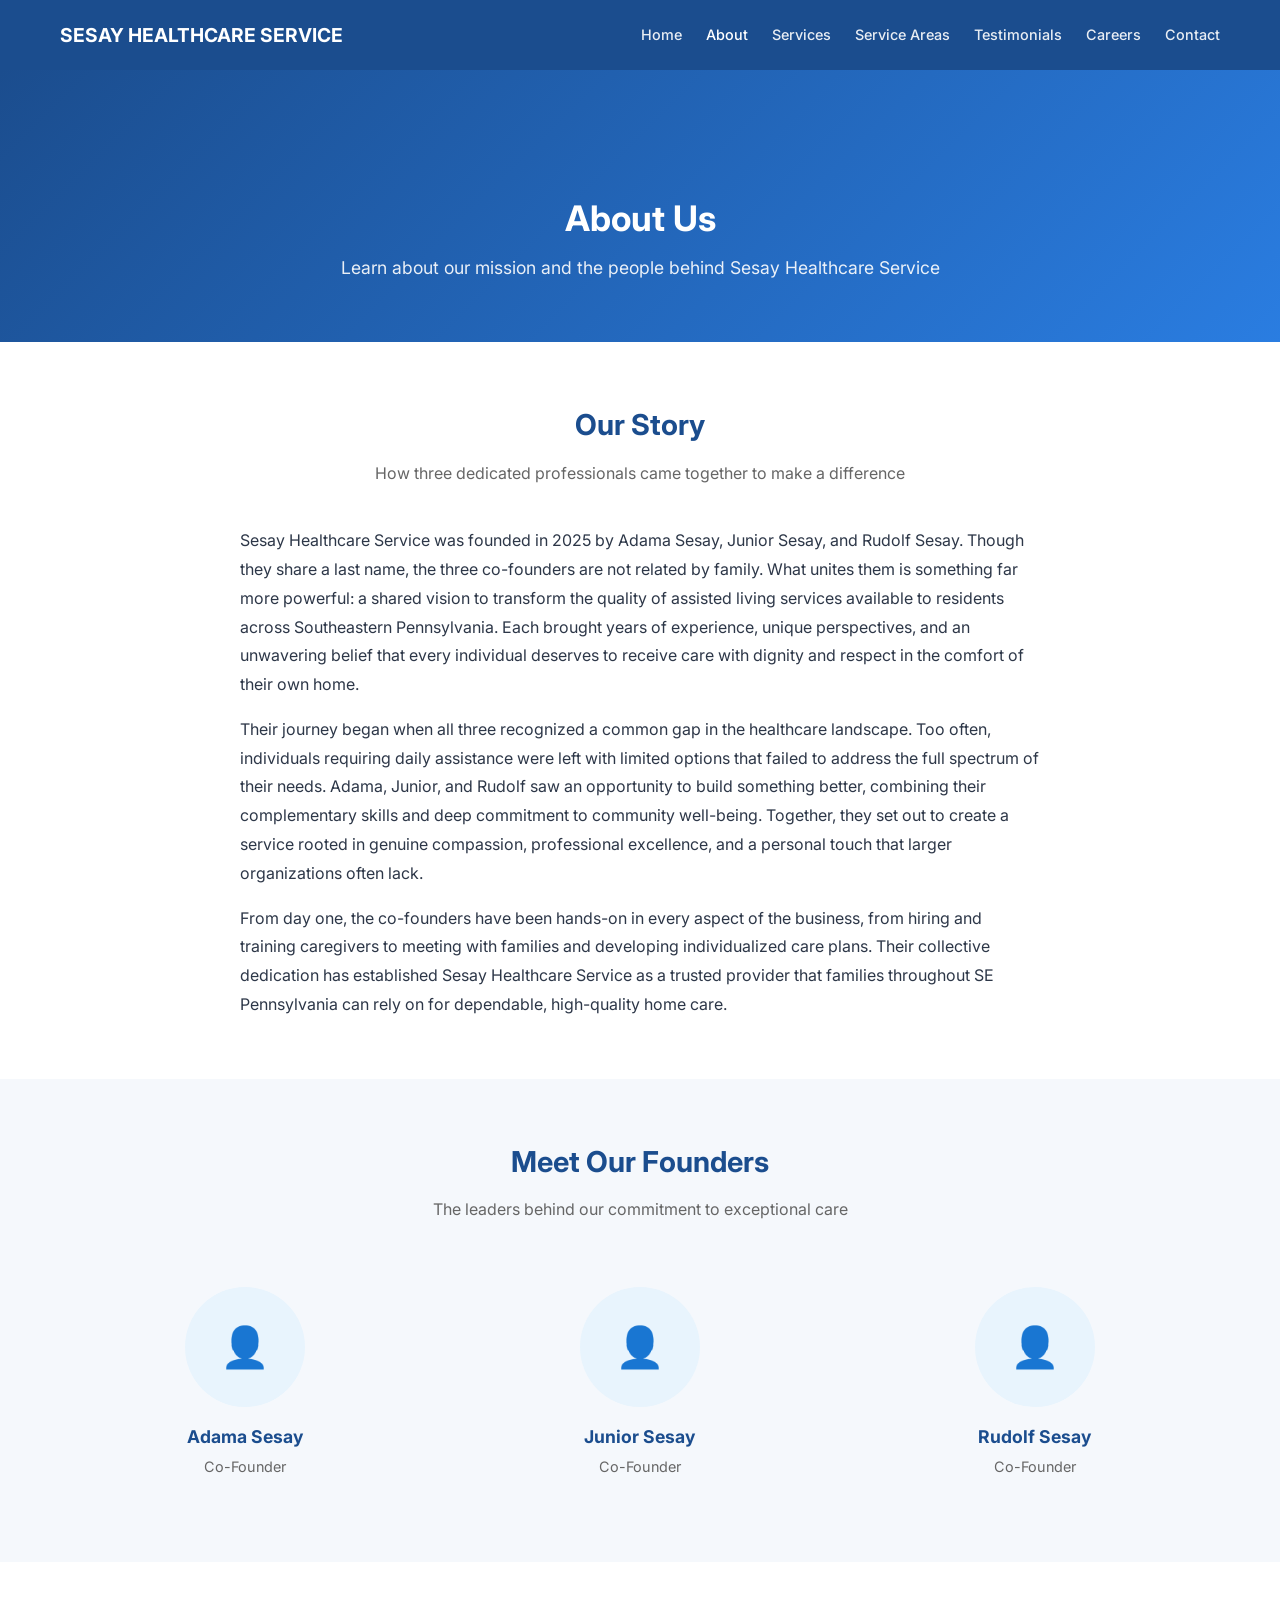
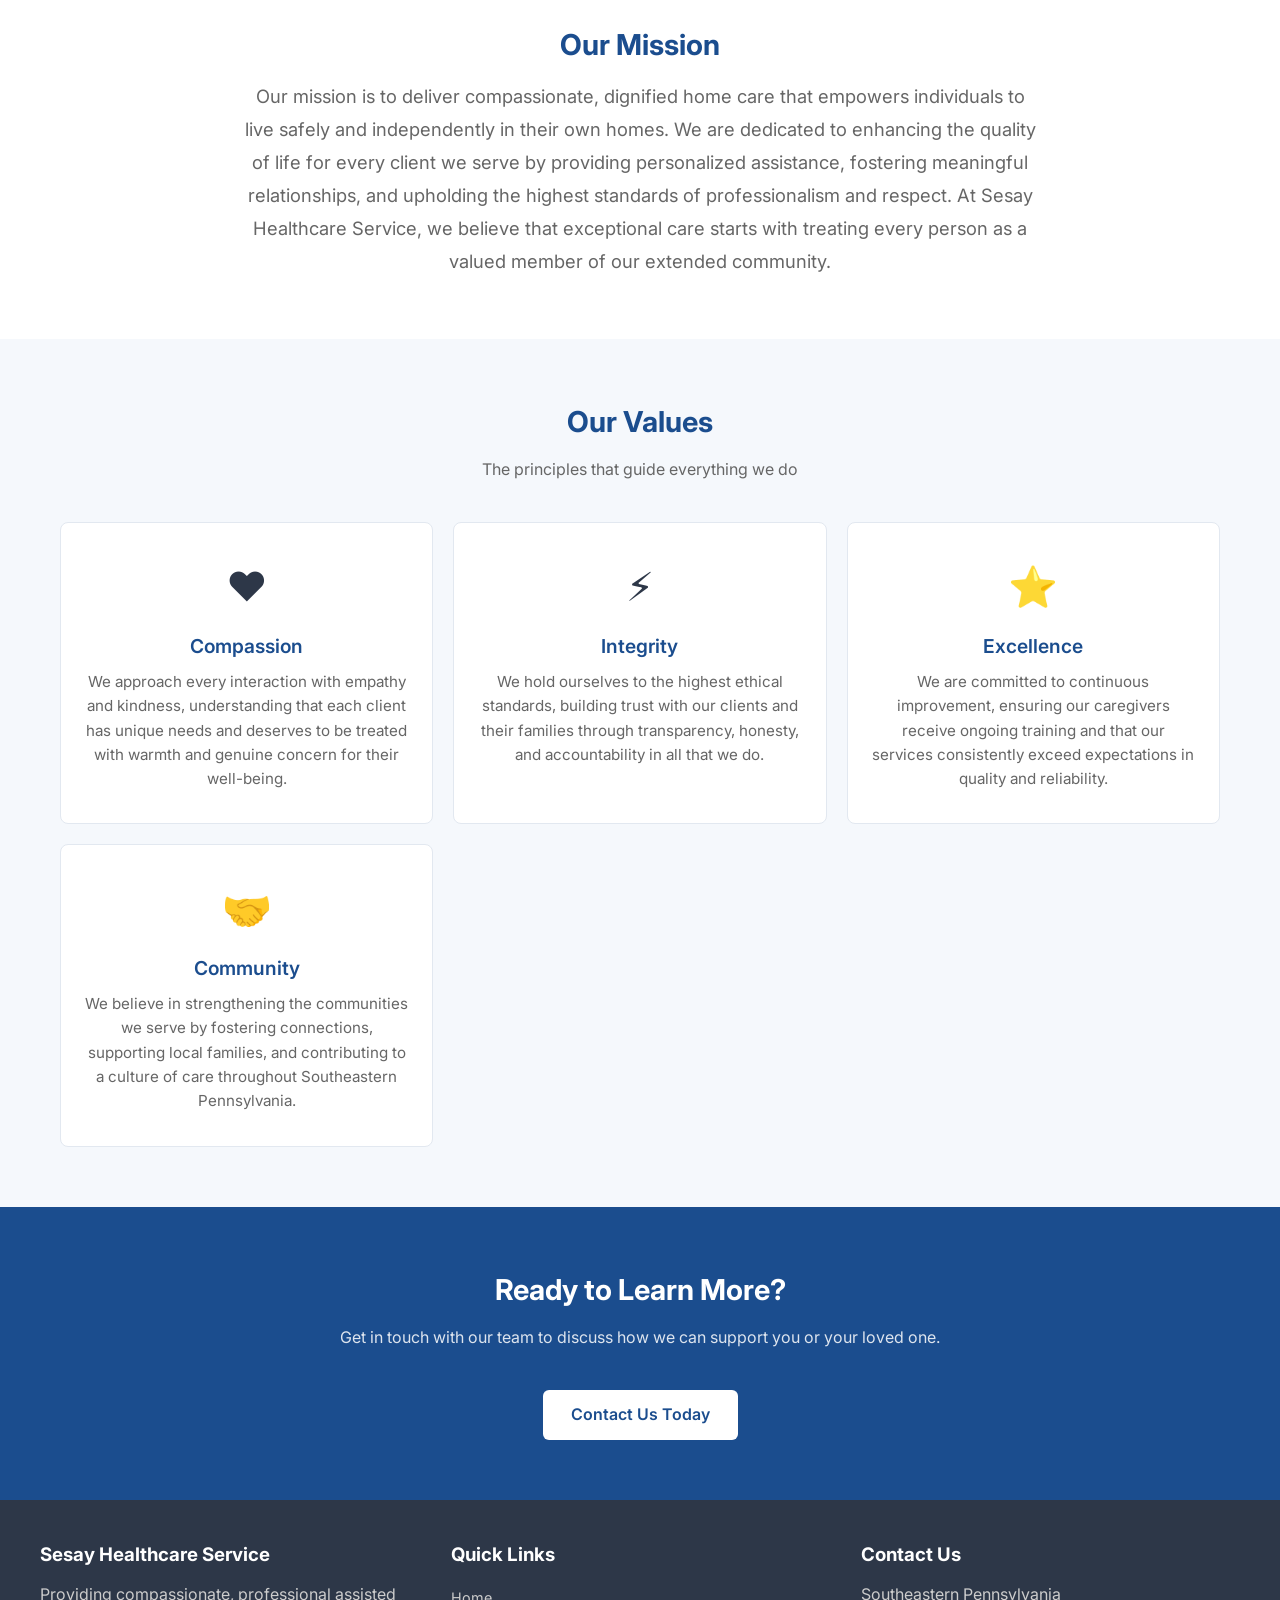
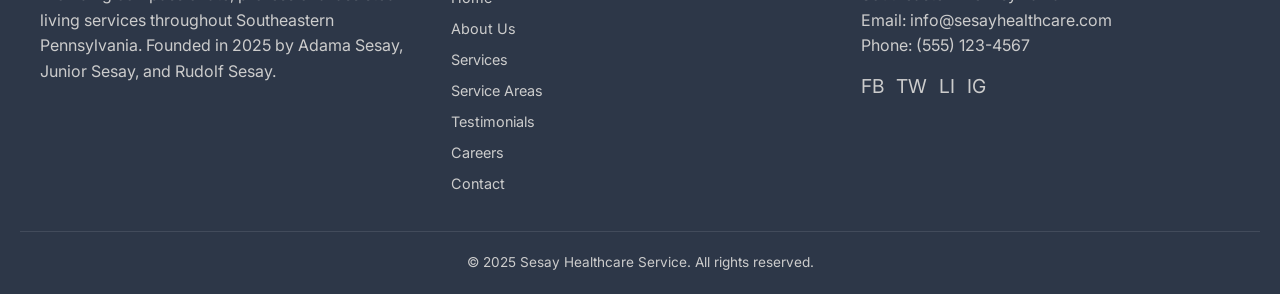
==== about.html @ 2eae9267 "feat: add all 7 website pages (home, about, services, areas, testimonials, careers, contact)" ====
<!DOCTYPE html>
<html lang="en">
<head>
  <meta charset="UTF-8">
  <meta name="viewport" content="width=device-width, initial-scale=1.0">
  <title>About Us - Sesay Healthcare Service</title>
  <link href="https://fonts.googleapis.com/css2?family=Inter:wght@400;500;600;700&display=swap" rel="stylesheet">
  <link rel="stylesheet" href="css/styles.css">
</head>
<body>

  <!-- Navigation -->
  <nav class="nav">
    <div class="container">
      <a href="index.html" class="nav__logo">SESAY HEALTHCARE SERVICE</a>
      <div class="nav__links">
        <a href="index.html">Home</a>
        <a href="about.html" class="active">About</a>
        <a href="services.html">Services</a>
        <a href="service-areas.html">Service Areas</a>
        <a href="testimonials.html">Testimonials</a>
        <a href="careers.html">Careers</a>
        <a href="contact.html">Contact</a>
      </div>
      <button class="nav__hamburger" aria-label="Toggle navigation menu" aria-expanded="false">
        <span></span>
        <span></span>
        <span></span>
      </button>
    </div>
    <div class="nav__mobile">
      <a href="index.html">Home</a>
      <a href="about.html" class="active">About</a>
      <a href="services.html">Services</a>
      <a href="service-areas.html">Service Areas</a>
      <a href="testimonials.html">Testimonials</a>
      <a href="careers.html">Careers</a>
      <a href="contact.html">Contact</a>
    </div>
  </nav>

  <!-- Page Header -->
  <header class="page-header">
    <div class="container">
      <h1 class="page-header__title">About Us</h1>
      <p class="page-header__subtitle">Learn about our mission and the people behind Sesay Healthcare Service</p>
    </div>
  </header>

  <!-- Our Story -->
  <section class="section">
    <div class="container">
      <h2 class="section__title">Our Story</h2>
      <p class="section__subtitle">How three dedicated professionals came together to make a difference</p>
      <div style="max-width: 800px; margin: 0 auto; line-height: 1.8;">
        <p style="margin-bottom: 16px;">Sesay Healthcare Service was founded in 2025 by Adama Sesay, Junior Sesay, and Rudolf Sesay. Though they share a last name, the three co-founders are not related by family. What unites them is something far more powerful: a shared vision to transform the quality of assisted living services available to residents across Southeastern Pennsylvania. Each brought years of experience, unique perspectives, and an unwavering belief that every individual deserves to receive care with dignity and respect in the comfort of their own home.</p>
        <p style="margin-bottom: 16px;">Their journey began when all three recognized a common gap in the healthcare landscape. Too often, individuals requiring daily assistance were left with limited options that failed to address the full spectrum of their needs. Adama, Junior, and Rudolf saw an opportunity to build something better, combining their complementary skills and deep commitment to community well-being. Together, they set out to create a service rooted in genuine compassion, professional excellence, and a personal touch that larger organizations often lack.</p>
        <p>From day one, the co-founders have been hands-on in every aspect of the business, from hiring and training caregivers to meeting with families and developing individualized care plans. Their collective dedication has established Sesay Healthcare Service as a trusted provider that families throughout SE Pennsylvania can rely on for dependable, high-quality home care.</p>
      </div>
    </div>
  </section>

  <!-- Founders -->
  <section class="section section--light">
    <div class="container">
      <h2 class="section__title">Meet Our Founders</h2>
      <p class="section__subtitle">The leaders behind our commitment to exceptional care</p>
      <div class="founders">
        <div class="founder">
          <div class="founder__photo">&#128100;</div>
          <h3 class="founder__name">Adama Sesay</h3>
          <p class="founder__role">Co-Founder</p>
        </div>
        <div class="founder">
          <div class="founder__photo">&#128100;</div>
          <h3 class="founder__name">Junior Sesay</h3>
          <p class="founder__role">Co-Founder</p>
        </div>
        <div class="founder">
          <div class="founder__photo">&#128100;</div>
          <h3 class="founder__name">Rudolf Sesay</h3>
          <p class="founder__role">Co-Founder</p>
        </div>
      </div>
    </div>
  </section>

  <!-- Our Mission -->
  <section class="section">
    <div class="container">
      <h2 class="section__title">Our Mission</h2>
      <div style="max-width: 800px; margin: 0 auto; text-align: center; line-height: 1.8;">
        <p style="font-size: 1.15rem; color: var(--color-muted);">Our mission is to deliver compassionate, dignified home care that empowers individuals to live safely and independently in their own homes. We are dedicated to enhancing the quality of life for every client we serve by providing personalized assistance, fostering meaningful relationships, and upholding the highest standards of professionalism and respect. At Sesay Healthcare Service, we believe that exceptional care starts with treating every person as a valued member of our extended community.</p>
      </div>
    </div>
  </section>

  <!-- Our Values -->
  <section class="section section--light">
    <div class="container">
      <h2 class="section__title">Our Values</h2>
      <p class="section__subtitle">The principles that guide everything we do</p>
      <div class="cards">
        <div class="card">
          <div class="card__icon">&#10084;&#65039;</div>
          <h3 class="card__title">Compassion</h3>
          <p class="card__text">We approach every interaction with empathy and kindness, understanding that each client has unique needs and deserves to be treated with warmth and genuine concern for their well-being.</p>
        </div>
        <div class="card">
          <div class="card__icon">&#9889;</div>
          <h3 class="card__title">Integrity</h3>
          <p class="card__text">We hold ourselves to the highest ethical standards, building trust with our clients and their families through transparency, honesty, and accountability in all that we do.</p>
        </div>
        <div class="card">
          <div class="card__icon">&#11088;</div>
          <h3 class="card__title">Excellence</h3>
          <p class="card__text">We are committed to continuous improvement, ensuring our caregivers receive ongoing training and that our services consistently exceed expectations in quality and reliability.</p>
        </div>
        <div class="card">
          <div class="card__icon">&#129309;</div>
          <h3 class="card__title">Community</h3>
          <p class="card__text">We believe in strengthening the communities we serve by fostering connections, supporting local families, and contributing to a culture of care throughout Southeastern Pennsylvania.</p>
        </div>
      </div>
    </div>
  </section>

  <!-- CTA Section -->
  <section class="section section--dark" style="text-align: center;">
    <div class="container">
      <h2 class="section__title">Ready to Learn More?</h2>
      <p class="section__subtitle">Get in touch with our team to discuss how we can support you or your loved one.</p>
      <a href="contact.html" class="btn btn--primary">Contact Us Today</a>
    </div>
  </section>

  <!-- Footer -->
  <footer class="footer">
    <div class="footer__grid">
      <div>
        <h3 class="footer__title">Sesay Healthcare Service</h3>
        <p>Providing compassionate, professional assisted living services throughout Southeastern Pennsylvania. Founded in 2025 by Adama Sesay, Junior Sesay, and Rudolf Sesay.</p>
      </div>
      <div>
        <h3 class="footer__title">Quick Links</h3>
        <div class="footer__links">
          <a href="index.html">Home</a>
          <a href="about.html">About Us</a>
          <a href="services.html">Services</a>
          <a href="service-areas.html">Service Areas</a>
          <a href="testimonials.html">Testimonials</a>
          <a href="careers.html">Careers</a>
          <a href="contact.html">Contact</a>
        </div>
      </div>
      <div>
        <h3 class="footer__title">Contact Us</h3>
        <p>Southeastern Pennsylvania</p>
        <p>Email: info@sesayhealthcare.com</p>
        <p>Phone: (555) 123-4567</p>
        <div class="footer__social">
          <a href="#" aria-label="Facebook">FB</a>
          <a href="#" aria-label="Twitter">TW</a>
          <a href="#" aria-label="LinkedIn">LI</a>
          <a href="#" aria-label="Instagram">IG</a>
        </div>
      </div>
    </div>
    <div class="footer__bottom">
      <p>&copy; 2025 Sesay Healthcare Service. All rights reserved.</p>
    </div>
  </footer>

  <!-- Mobile Sticky Call Button -->
  <a href="tel:+15551234567" class="mobile-cta">Call Now</a>

  <script src="js/main.js"></script>
</body>
</html>
---- css/styles.css ----
/* === CSS Custom Properties === */
:root {
  --color-primary: #1B4D8E;
  --color-accent: #2A7DE1;
  --color-white: #FFFFFF;
  --color-light-bg: #F5F8FC;
  --color-highlight: #E8F4FD;
  --color-dark-text: #2D3748;
  --color-muted: #666666;
  --color-dark-footer: #2D3748;
  --color-border: #e2e8f0;
  --font-family: 'Inter', system-ui, -apple-system, sans-serif;
  --max-width: 1200px;
  --nav-height: 70px;
}

/* === Reset === */
*, *::before, *::after {
  box-sizing: border-box;
  margin: 0;
  padding: 0;
}

html {
  scroll-behavior: smooth;
}

body {
  font-family: var(--font-family);
  color: var(--color-dark-text);
  line-height: 1.6;
  background: var(--color-white);
}

img {
  max-width: 100%;
  height: auto;
  display: block;
}

a {
  color: var(--color-accent);
  text-decoration: none;
}

a:hover {
  text-decoration: underline;
}

ul {
  list-style: none;
}

.container {
  max-width: var(--max-width);
  margin: 0 auto;
  padding: 0 20px;
}

/* === Navigation === */
.nav {
  background: var(--color-primary);
  position: fixed;
  top: 0;
  left: 0;
  right: 0;
  z-index: 1000;
  height: var(--nav-height);
}

.nav .container {
  display: flex;
  justify-content: space-between;
  align-items: center;
  height: 100%;
}

.nav__logo {
  color: var(--color-white);
  font-size: 1.2rem;
  font-weight: 700;
  text-decoration: none;
}

.nav__logo:hover {
  text-decoration: none;
}

.nav__links {
  display: none;
  gap: 24px;
}

.nav__links a {
  color: var(--color-white);
  font-size: 0.9rem;
  font-weight: 500;
  text-decoration: none;
  opacity: 0.9;
  transition: opacity 0.2s;
}

.nav__links a:hover,
.nav__links a.active {
  opacity: 1;
  text-decoration: none;
}

.nav__hamburger {
  display: flex;
  flex-direction: column;
  gap: 5px;
  cursor: pointer;
  background: none;
  border: none;
  padding: 4px;
}

.nav__hamburger span {
  width: 25px;
  height: 3px;
  background: var(--color-white);
  border-radius: 2px;
  transition: transform 0.3s, opacity 0.3s;
}

.nav__mobile {
  display: none;
  position: fixed;
  top: var(--nav-height);
  left: 0;
  right: 0;
  background: var(--color-primary);
  padding: 20px;
  flex-direction: column;
  gap: 16px;
  z-index: 999;
}

.nav__mobile.open {
  display: flex;
}

.nav__mobile a {
  color: var(--color-white);
  font-size: 1rem;
  padding: 8px 0;
  border-bottom: 1px solid rgba(255,255,255,0.1);
  text-decoration: none;
}

@media (min-width: 1024px) {
  .nav__links {
    display: flex;
  }
  .nav__hamburger {
    display: none;
  }
}

/* === Hero === */
.hero {
  background: linear-gradient(135deg, var(--color-primary) 0%, var(--color-accent) 100%);
  color: var(--color-white);
  text-align: center;
  padding: 120px 20px 80px;
  margin-top: var(--nav-height);
}

.hero__title {
  font-size: 2rem;
  font-weight: 700;
  margin-bottom: 16px;
  line-height: 1.2;
}

.hero__subtitle {
  font-size: 1.1rem;
  opacity: 0.9;
  max-width: 560px;
  margin: 0 auto 32px;
}

.hero__buttons {
  display: flex;
  flex-direction: column;
  gap: 12px;
  align-items: center;
}

@media (min-width: 768px) {
  .hero__title {
    font-size: 2.8rem;
  }
  .hero__buttons {
    flex-direction: row;
    justify-content: center;
  }
}

/* === Buttons === */
.btn {
  display: inline-block;
  padding: 12px 28px;
  border-radius: 6px;
  font-weight: 600;
  font-size: 1rem;
  text-decoration: none;
  cursor: pointer;
  border: none;
  transition: transform 0.2s, box-shadow 0.2s;
}

.btn:hover {
  transform: translateY(-1px);
  box-shadow: 0 4px 12px rgba(0,0,0,0.15);
  text-decoration: none;
}

.btn--primary {
  background: var(--color-white);
  color: var(--color-primary);
}

.btn--outline {
  background: transparent;
  color: var(--color-white);
  border: 2px solid var(--color-white);
}

.btn--blue {
  background: var(--color-primary);
  color: var(--color-white);
}

/* === Sections === */
.section {
  padding: 60px 20px;
}

.section--light {
  background: var(--color-light-bg);
}

.section--highlight {
  background: var(--color-highlight);
}

.section--dark {
  background: var(--color-primary);
  color: var(--color-white);
}

.section__title {
  font-size: 1.8rem;
  font-weight: 700;
  color: var(--color-primary);
  text-align: center;
  margin-bottom: 12px;
}

.section--dark .section__title {
  color: var(--color-white);
}

.section__subtitle {
  text-align: center;
  color: var(--color-muted);
  margin-bottom: 40px;
  max-width: 600px;
  margin-left: auto;
  margin-right: auto;
}

.section--dark .section__subtitle {
  color: rgba(255,255,255,0.85);
}

/* === Cards === */
.cards {
  display: grid;
  grid-template-columns: 1fr;
  gap: 20px;
  max-width: var(--max-width);
  margin: 0 auto;
}

@media (min-width: 768px) {
  .cards {
    grid-template-columns: repeat(2, 1fr);
  }
}

@media (min-width: 1024px) {
  .cards {
    grid-template-columns: repeat(3, 1fr);
  }
}

.card {
  background: var(--color-white);
  border: 1px solid var(--color-border);
  border-radius: 8px;
  padding: 32px 24px;
  text-align: center;
  transition: box-shadow 0.2s;
}

.card:hover {
  box-shadow: 0 4px 16px rgba(0,0,0,0.08);
}

.card__icon {
  font-size: 2.5rem;
  margin-bottom: 12px;
}

.card__title {
  font-size: 1.2rem;
  font-weight: 600;
  margin-bottom: 8px;
  color: var(--color-primary);
}

.card__text {
  font-size: 0.95rem;
  color: var(--color-muted);
}

/* === Trust Signals === */
.trust {
  display: grid;
  grid-template-columns: repeat(2, 1fr);
  gap: 20px;
  max-width: 800px;
  margin: 0 auto;
}

@media (min-width: 768px) {
  .trust {
    grid-template-columns: repeat(4, 1fr);
  }
}

.trust__item {
  text-align: center;
}

.trust__icon {
  font-size: 2rem;
  color: var(--color-primary);
  margin-bottom: 8px;
}

.trust__label {
  font-size: 0.9rem;
  font-weight: 600;
}

/* === Testimonials === */
.testimonial {
  background: var(--color-white);
  border: 1px solid var(--color-border);
  border-radius: 8px;
  padding: 28px;
  max-width: 600px;
  margin: 0 auto;
}

.testimonials-grid {
  display: grid;
  grid-template-columns: 1fr;
  gap: 24px;
  max-width: var(--max-width);
  margin: 0 auto;
}

@media (min-width: 768px) {
  .testimonials-grid {
    grid-template-columns: repeat(2, 1fr);
  }
}

.testimonial__text {
  font-style: italic;
  color: #555;
  margin-bottom: 12px;
  line-height: 1.7;
}

.testimonial__author {
  font-weight: 600;
  font-size: 0.95rem;
}

.testimonial__relation {
  font-size: 0.85rem;
  color: var(--color-muted);
}

/* === Forms === */
.form {
  max-width: 600px;
  margin: 0 auto;
}

.form__group {
  margin-bottom: 20px;
}

.form__label {
  display: block;
  font-weight: 600;
  margin-bottom: 6px;
  font-size: 0.95rem;
}

.form__input,
.form__textarea,
.form__select {
  width: 100%;
  padding: 12px 16px;
  border: 1px solid var(--color-border);
  border-radius: 6px;
  font-family: var(--font-family);
  font-size: 1rem;
  transition: border-color 0.2s;
}

.form__input:focus,
.form__textarea:focus,
.form__select:focus {
  outline: none;
  border-color: var(--color-accent);
  box-shadow: 0 0 0 3px rgba(42,125,225,0.1);
}

.form__textarea {
  resize: vertical;
  min-height: 120px;
}

.form__error {
  color: #e53e3e;
  font-size: 0.85rem;
  margin-top: 4px;
  display: none;
}

.form__group.error .form__error {
  display: block;
}

.form__group.error .form__input,
.form__group.error .form__textarea {
  border-color: #e53e3e;
}

/* === Footer === */
.footer {
  background: var(--color-dark-footer);
  color: #ccc;
  padding: 40px 20px 20px;
}

.footer__grid {
  display: grid;
  grid-template-columns: 1fr;
  gap: 32px;
  max-width: var(--max-width);
  margin: 0 auto;
}

@media (min-width: 768px) {
  .footer__grid {
    grid-template-columns: repeat(3, 1fr);
  }
}

.footer__title {
  color: var(--color-white);
  font-weight: 700;
  margin-bottom: 12px;
}

.footer__links a {
  color: #ccc;
  display: block;
  padding: 4px 0;
  font-size: 0.9rem;
}

.footer__links a:hover {
  color: var(--color-white);
}

.footer__social {
  display: flex;
  gap: 12px;
  margin-top: 12px;
}

.footer__social a {
  color: #ccc;
  font-size: 1.2rem;
  transition: color 0.2s;
}

.footer__social a:hover {
  color: var(--color-white);
}

.footer__bottom {
  text-align: center;
  margin-top: 32px;
  padding-top: 20px;
  border-top: 1px solid rgba(255,255,255,0.1);
  font-size: 0.85rem;
}

/* === Mobile Call Button === */
.mobile-cta {
  display: block;
  position: fixed;
  bottom: 0;
  left: 0;
  right: 0;
  background: var(--color-primary);
  color: var(--color-white);
  text-align: center;
  padding: 14px;
  font-weight: 700;
  font-size: 1rem;
  z-index: 998;
  text-decoration: none;
}

.mobile-cta:hover {
  text-decoration: none;
  background: #164077;
}

@media (min-width: 1024px) {
  .mobile-cta {
    display: none;
  }
}

/* === Page Header (inner pages) === */
.page-header {
  background: linear-gradient(135deg, var(--color-primary) 0%, var(--color-accent) 100%);
  color: var(--color-white);
  text-align: center;
  padding: 120px 20px 60px;
  margin-top: var(--nav-height);
}

.page-header__title {
  font-size: 2.2rem;
  font-weight: 700;
  margin-bottom: 8px;
}

.page-header__subtitle {
  font-size: 1.1rem;
  opacity: 0.9;
}

/* === Founders (About page) === */
.founders {
  display: grid;
  grid-template-columns: 1fr;
  gap: 24px;
  max-width: var(--max-width);
  margin: 0 auto;
}

@media (min-width: 768px) {
  .founders {
    grid-template-columns: repeat(3, 1fr);
  }
}

.founder {
  text-align: center;
  padding: 24px;
}

.founder__photo {
  width: 120px;
  height: 120px;
  border-radius: 50%;
  background: var(--color-highlight);
  margin: 0 auto 16px;
  display: flex;
  align-items: center;
  justify-content: center;
  font-size: 2.5rem;
  color: var(--color-primary);
}

.founder__name {
  font-size: 1.1rem;
  font-weight: 700;
  color: var(--color-primary);
  margin-bottom: 4px;
}

.founder__role {
  font-size: 0.9rem;
  color: var(--color-muted);
}

/* === Service Areas === */
.areas-list {
  display: grid;
  grid-template-columns: repeat(2, 1fr);
  gap: 12px;
  max-width: 600px;
  margin: 0 auto;
}

@media (min-width: 768px) {
  .areas-list {
    grid-template-columns: repeat(3, 1fr);
  }
}

.areas-list__item {
  background: var(--color-white);
  border: 1px solid var(--color-border);
  border-radius: 6px;
  padding: 12px 16px;
  text-align: center;
  font-weight: 500;
}

/* === Contact Info === */
.contact-info {
  display: grid;
  grid-template-columns: 1fr;
  gap: 20px;
  max-width: 600px;
  margin: 0 auto;
}

@media (min-width: 768px) {
  .contact-info {
    grid-template-columns: repeat(3, 1fr);
  }
}

.contact-info__item {
  text-align: center;
}

.contact-info__icon {
  font-size: 1.5rem;
  color: var(--color-primary);
  margin-bottom: 8px;
}

.contact-info__label {
  font-weight: 600;
  margin-bottom: 4px;
}

.contact-info__value {
  font-size: 0.9rem;
  color: var(--color-muted);
}

/* === How It Works (Services page) === */
.steps {
  display: grid;
  grid-template-columns: 1fr;
  gap: 24px;
  max-width: 800px;
  margin: 0 auto;
  counter-reset: step;
}

@media (min-width: 768px) {
  .steps {
    grid-template-columns: repeat(3, 1fr);
  }
}

.step {
  text-align: center;
  padding: 24px;
}

.step__number {
  width: 50px;
  height: 50px;
  border-radius: 50%;
  background: var(--color-primary);
  color: var(--color-white);
  display: flex;
  align-items: center;
  justify-content: center;
  font-size: 1.3rem;
  font-weight: 700;
  margin: 0 auto 12px;
}

.step__title {
  font-size: 1.1rem;
  font-weight: 600;
  margin-bottom: 8px;
  color: var(--color-primary);
}

.step__text {
  font-size: 0.9rem;
  color: var(--color-muted);
}

/* === Body padding for mobile CTA === */
@media (max-width: 1023px) {
  body {
    padding-bottom: 50px;
  }
}
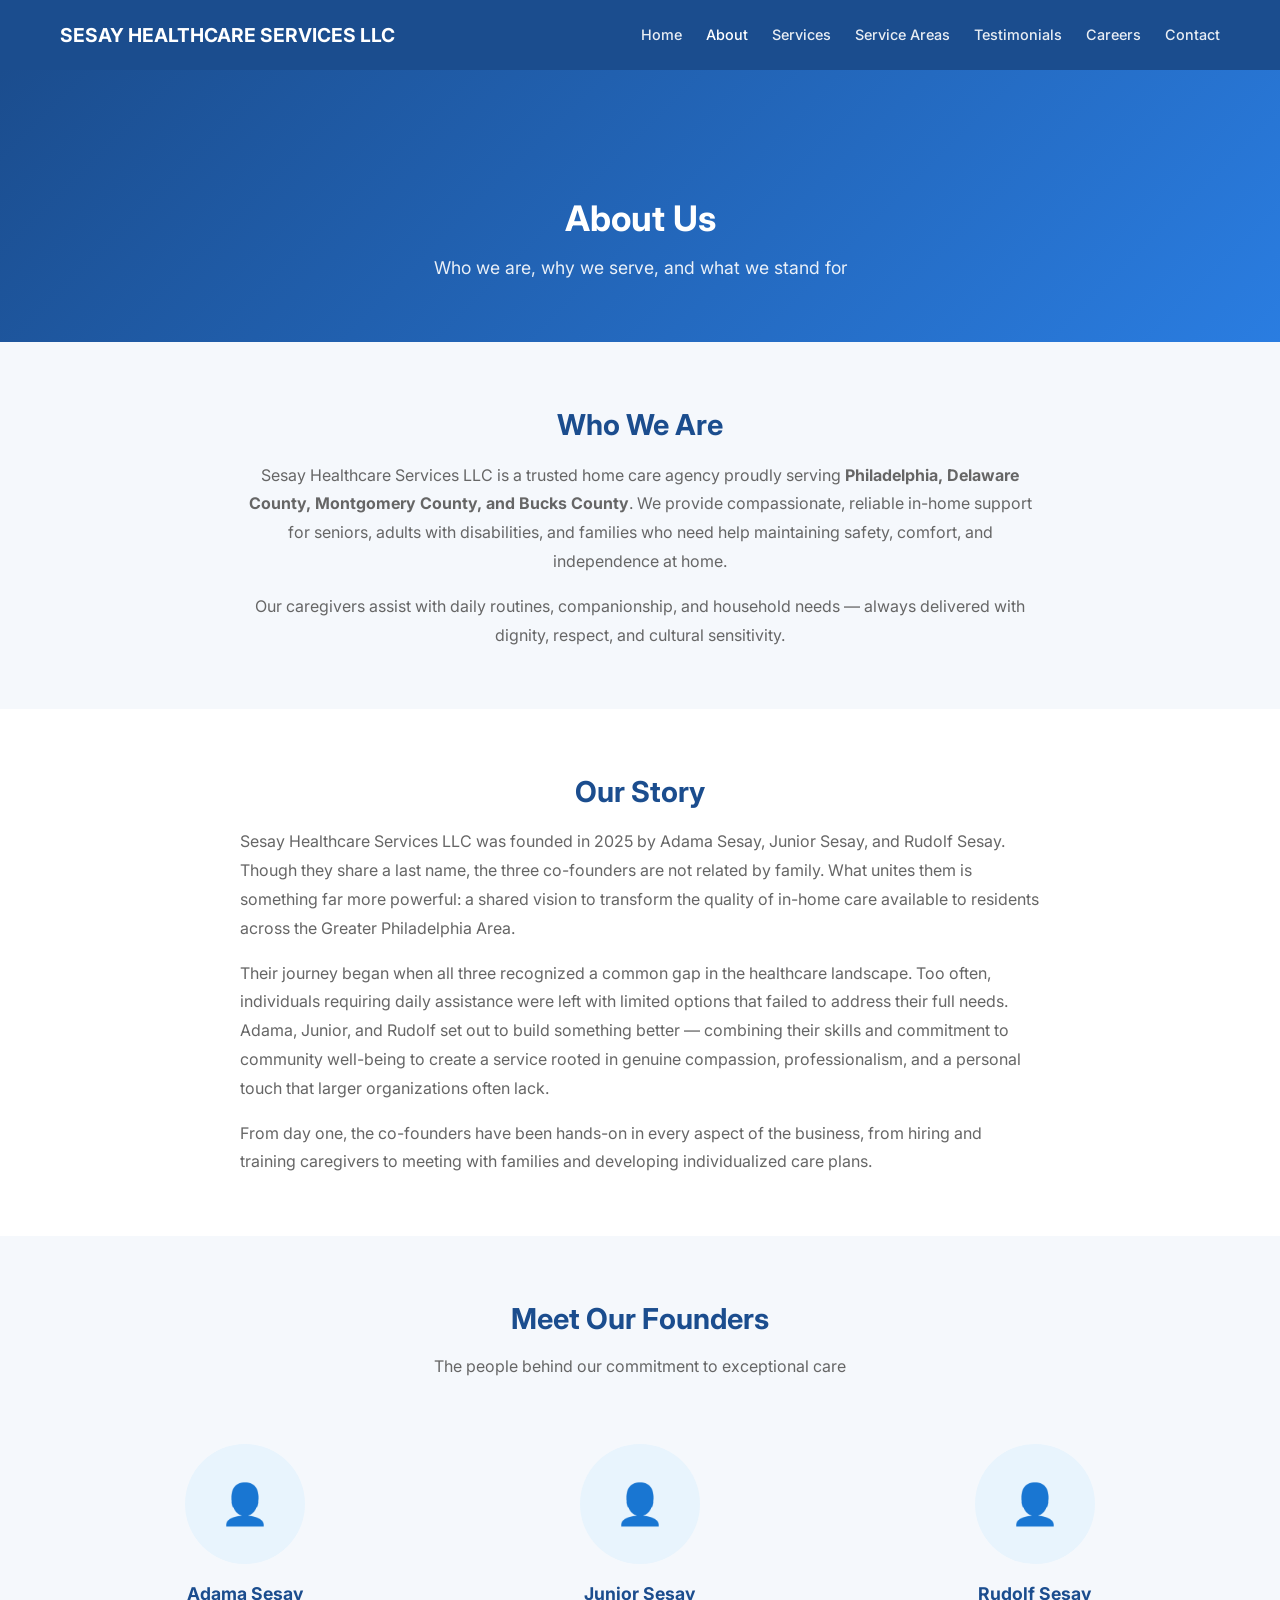
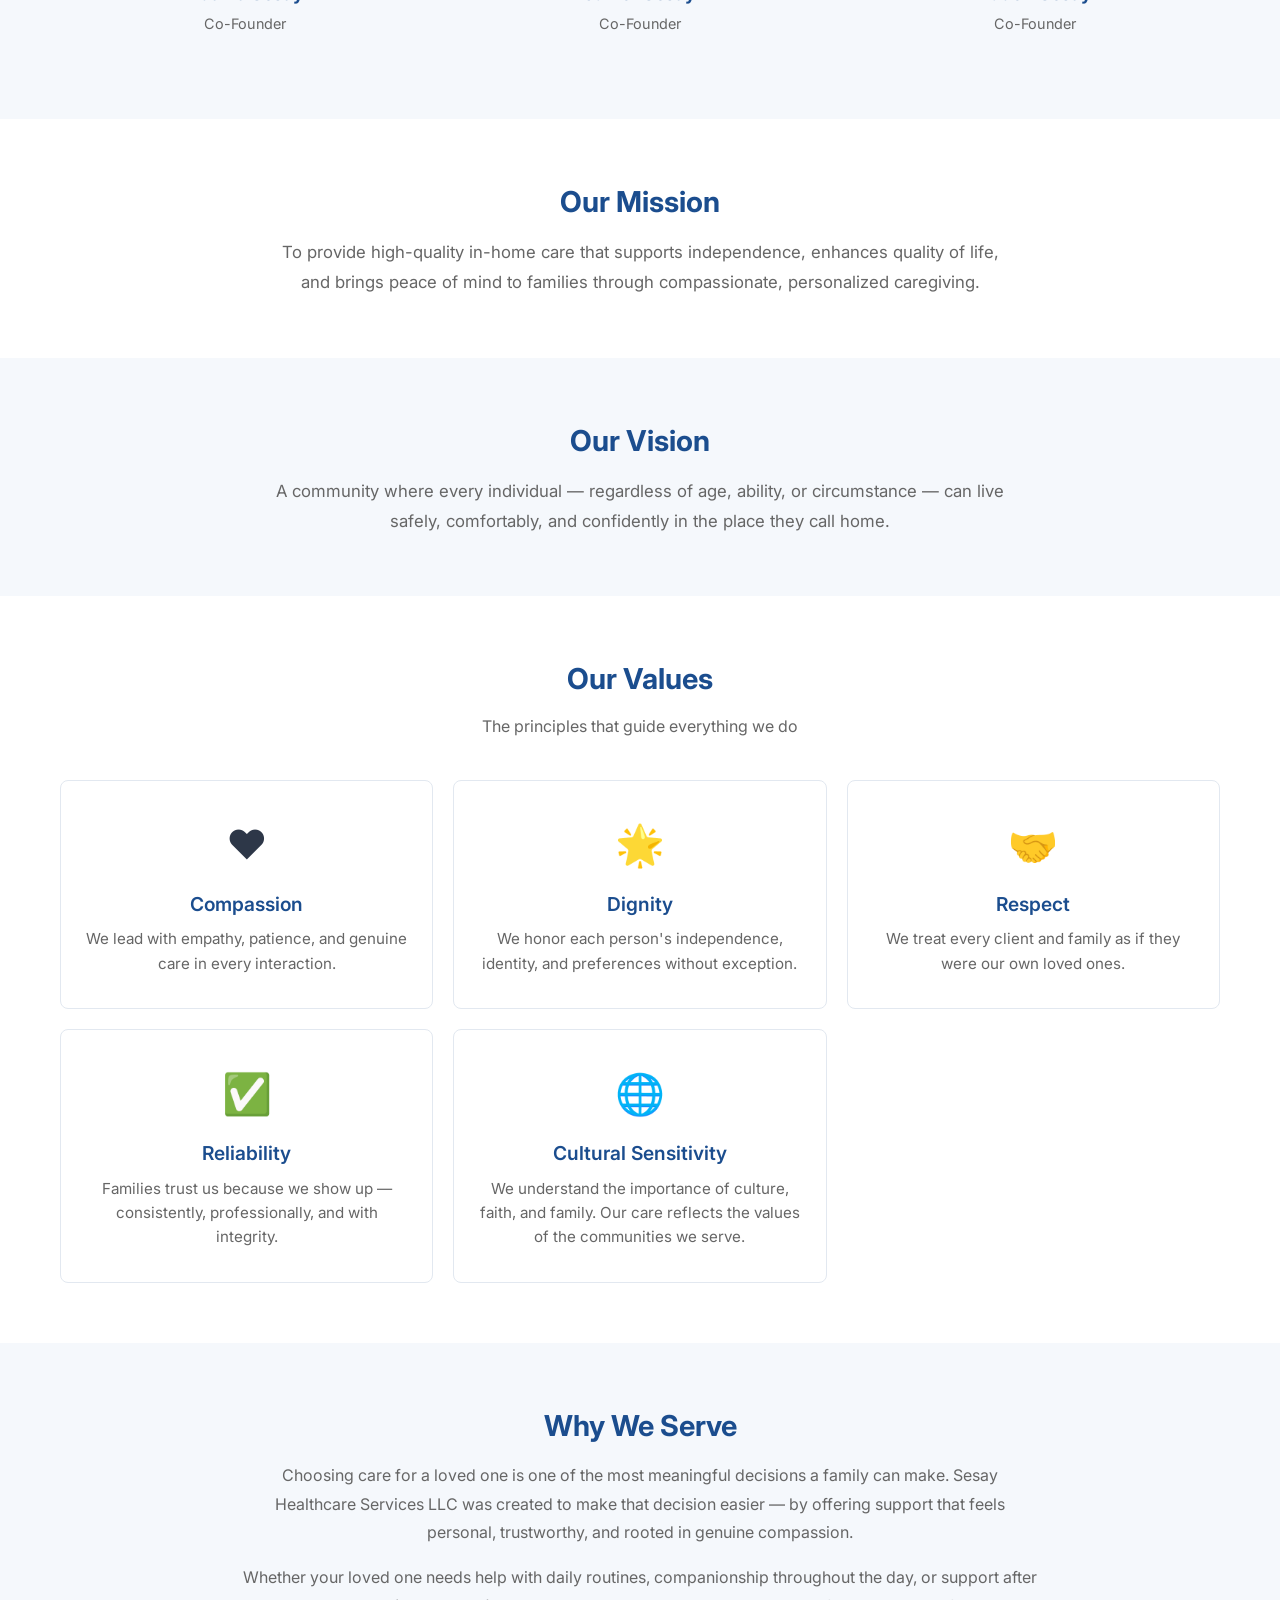
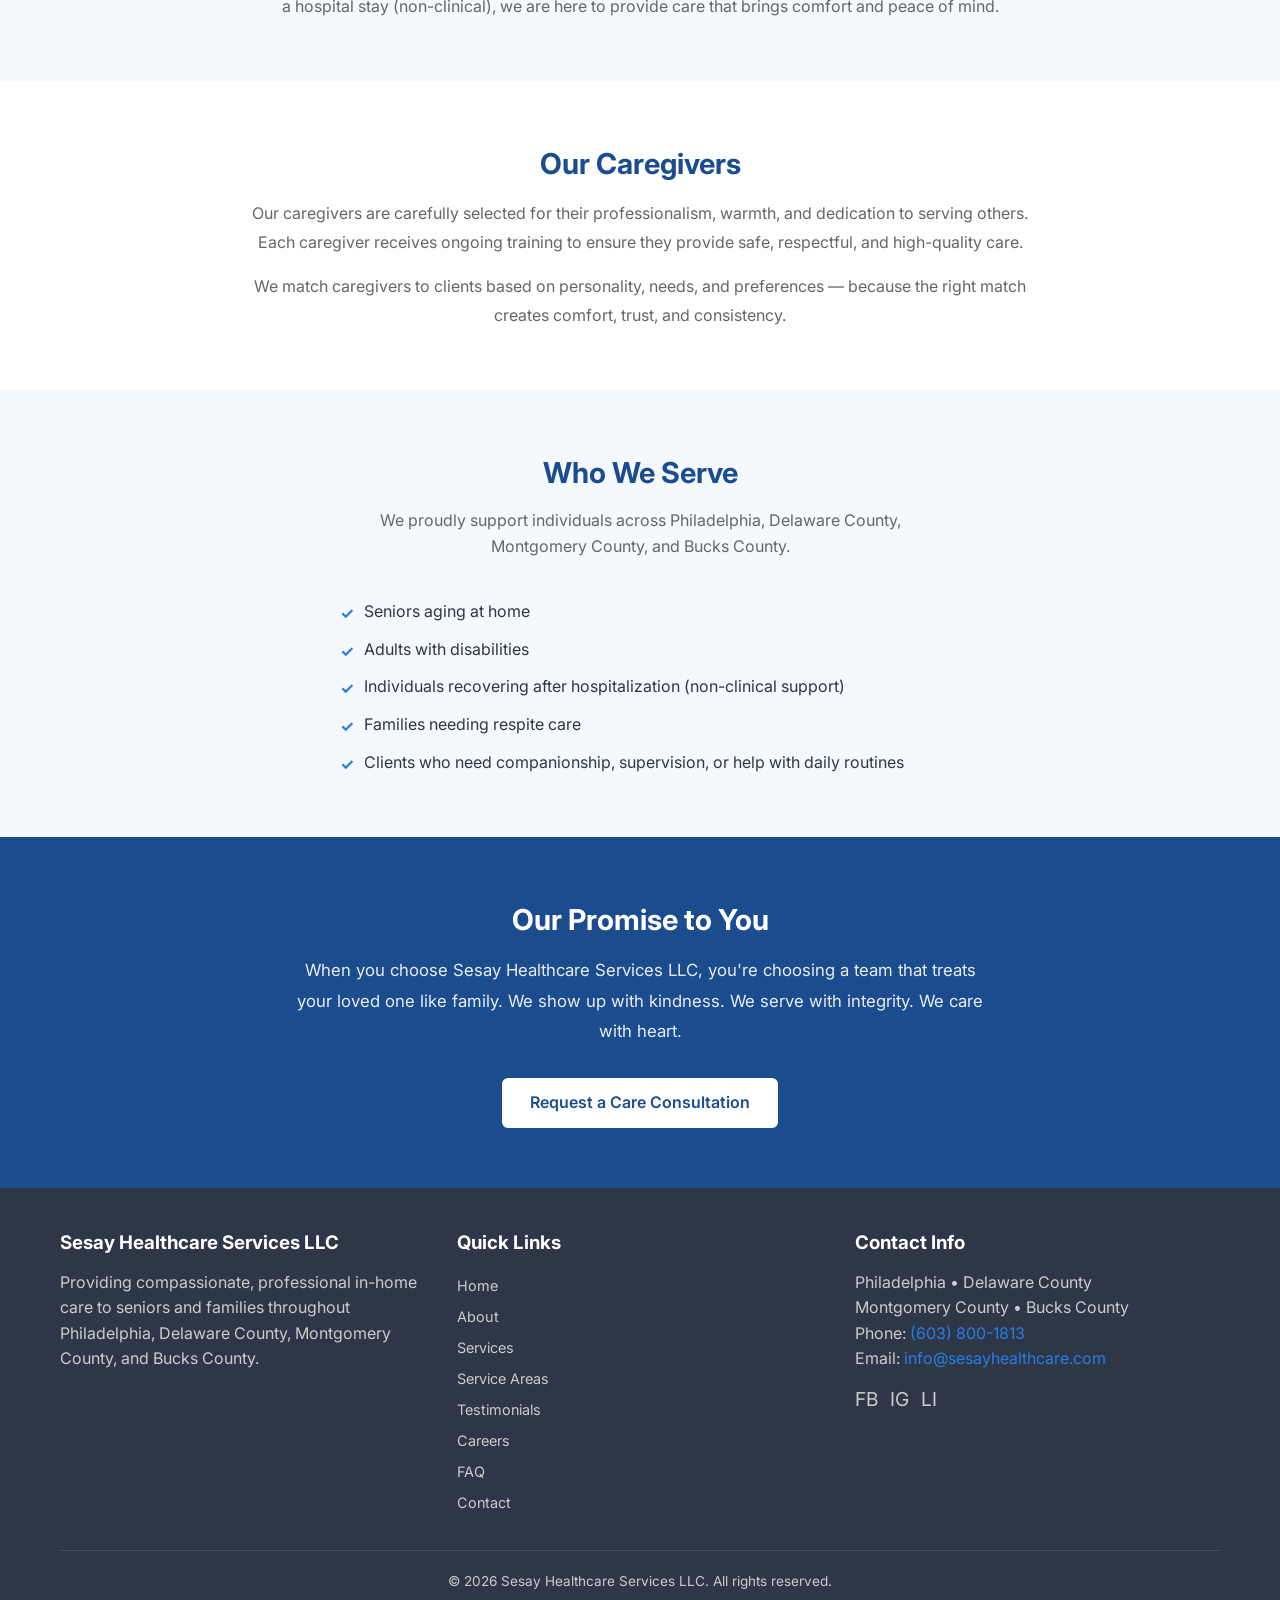
==== commit f403d121: "feat: incorporate new-changes.md content across all pages - Update company name to "Sesay Healthcare" ====
--- a/about.html
+++ b/about.html
@@ -3,7 +3,10 @@
 <head>
   <meta charset="UTF-8">
   <meta name="viewport" content="width=device-width, initial-scale=1.0">
-  <title>About Us - Sesay Healthcare Service</title>
+  <meta name="description" content="Learn about Sesay Healthcare Services LLC — our mission, values, and commitment to compassionate in-home care across Philadelphia, Delaware County, Montgomery County, and Bucks County.">
+  <title>About Us - Sesay Healthcare Services LLC</title>
+  <link rel="preconnect" href="https://fonts.googleapis.com">
+  <link rel="preconnect" href="https://fonts.gstatic.com" crossorigin>
   <link href="https://fonts.googleapis.com/css2?family=Inter:wght@400;500;600;700&display=swap" rel="stylesheet">
   <link rel="stylesheet" href="css/styles.css">
 </head>
@@ -12,30 +15,32 @@
   <!-- Navigation -->
   <nav class="nav">
     <div class="container">
-      <a href="index.html" class="nav__logo">SESAY HEALTHCARE SERVICE</a>
-      <div class="nav__links">
-        <a href="index.html">Home</a>
-        <a href="about.html" class="active">About</a>
-        <a href="services.html">Services</a>
-        <a href="service-areas.html">Service Areas</a>
-        <a href="testimonials.html">Testimonials</a>
-        <a href="careers.html">Careers</a>
-        <a href="contact.html">Contact</a>
-      </div>
-      <button class="nav__hamburger" aria-label="Toggle navigation menu" aria-expanded="false">
+      <a href="index.html" class="nav__logo">SESAY HEALTHCARE SERVICES LLC</a>
+      <ul class="nav__links">
+        <li><a href="index.html">Home</a></li>
+        <li><a href="about.html" class="active">About</a></li>
+        <li><a href="services.html">Services</a></li>
+        <li><a href="service-areas.html">Service Areas</a></li>
+        <li><a href="testimonials.html">Testimonials</a></li>
+        <li><a href="careers.html">Careers</a></li>
+        <li><a href="contact.html">Contact</a></li>
+      </ul>
+      <button class="nav__hamburger" aria-label="Toggle menu" aria-expanded="false">
         <span></span>
         <span></span>
         <span></span>
       </button>
     </div>
     <div class="nav__mobile">
-      <a href="index.html">Home</a>
-      <a href="about.html" class="active">About</a>
-      <a href="services.html">Services</a>
-      <a href="service-areas.html">Service Areas</a>
-      <a href="testimonials.html">Testimonials</a>
-      <a href="careers.html">Careers</a>
-      <a href="contact.html">Contact</a>
+      <ul>
+        <li><a href="index.html">Home</a></li>
+        <li><a href="about.html">About</a></li>
+        <li><a href="services.html">Services</a></li>
+        <li><a href="service-areas.html">Service Areas</a></li>
+        <li><a href="testimonials.html">Testimonials</a></li>
+        <li><a href="careers.html">Careers</a></li>
+        <li><a href="contact.html">Contact</a></li>
+      </ul>
     </div>
   </nav>
 
@@ -43,28 +48,38 @@
   <header class="page-header">
     <div class="container">
       <h1 class="page-header__title">About Us</h1>
-      <p class="page-header__subtitle">Learn about our mission and the people behind Sesay Healthcare Service</p>
+      <p class="page-header__subtitle">Who we are, why we serve, and what we stand for</p>
     </div>
   </header>
 
+  <!-- Who We Are -->
+  <section class="section section--light">
+    <div class="container">
+      <h2 class="section__title">Who We Are</h2>
+      <div style="max-width: 800px; margin: 0 auto; line-height: 1.8; color: var(--color-muted); text-align: center;">
+        <p>Sesay Healthcare Services LLC is a trusted home care agency proudly serving <strong>Philadelphia, Delaware County, Montgomery County, and Bucks County</strong>. We provide compassionate, reliable in-home support for seniors, adults with disabilities, and families who need help maintaining safety, comfort, and independence at home.</p>
+        <p style="margin-top: 16px;">Our caregivers assist with daily routines, companionship, and household needs — always delivered with dignity, respect, and cultural sensitivity.</p>
+      </div>
+    </div>
+  </section>
+
   <!-- Our Story -->
   <section class="section">
     <div class="container">
       <h2 class="section__title">Our Story</h2>
-      <p class="section__subtitle">How three dedicated professionals came together to make a difference</p>
-      <div style="max-width: 800px; margin: 0 auto; line-height: 1.8;">
-        <p style="margin-bottom: 16px;">Sesay Healthcare Service was founded in 2025 by Adama Sesay, Junior Sesay, and Rudolf Sesay. Though they share a last name, the three co-founders are not related by family. What unites them is something far more powerful: a shared vision to transform the quality of assisted living services available to residents across Southeastern Pennsylvania. Each brought years of experience, unique perspectives, and an unwavering belief that every individual deserves to receive care with dignity and respect in the comfort of their own home.</p>
-        <p style="margin-bottom: 16px;">Their journey began when all three recognized a common gap in the healthcare landscape. Too often, individuals requiring daily assistance were left with limited options that failed to address the full spectrum of their needs. Adama, Junior, and Rudolf saw an opportunity to build something better, combining their complementary skills and deep commitment to community well-being. Together, they set out to create a service rooted in genuine compassion, professional excellence, and a personal touch that larger organizations often lack.</p>
-        <p>From day one, the co-founders have been hands-on in every aspect of the business, from hiring and training caregivers to meeting with families and developing individualized care plans. Their collective dedication has established Sesay Healthcare Service as a trusted provider that families throughout SE Pennsylvania can rely on for dependable, high-quality home care.</p>
-      </div>
-    </div>
-  </section>
-
-  <!-- Founders -->
+      <div style="max-width: 800px; margin: 0 auto; line-height: 1.8; color: var(--color-muted);">
+        <p style="margin-bottom: 16px;">Sesay Healthcare Services LLC was founded in 2025 by Adama Sesay, Junior Sesay, and Rudolf Sesay. Though they share a last name, the three co-founders are not related by family. What unites them is something far more powerful: a shared vision to transform the quality of in-home care available to residents across the Greater Philadelphia Area.</p>
+        <p style="margin-bottom: 16px;">Their journey began when all three recognized a common gap in the healthcare landscape. Too often, individuals requiring daily assistance were left with limited options that failed to address their full needs. Adama, Junior, and Rudolf set out to build something better — combining their skills and commitment to community well-being to create a service rooted in genuine compassion, professionalism, and a personal touch that larger organizations often lack.</p>
+        <p>From day one, the co-founders have been hands-on in every aspect of the business, from hiring and training caregivers to meeting with families and developing individualized care plans.</p>
+      </div>
+    </div>
+  </section>
+
+  <!-- Meet Our Founders -->
   <section class="section section--light">
     <div class="container">
       <h2 class="section__title">Meet Our Founders</h2>
-      <p class="section__subtitle">The leaders behind our commitment to exceptional care</p>
+      <p class="section__subtitle">The people behind our commitment to exceptional care</p>
       <div class="founders">
         <div class="founder">
           <div class="founder__photo">&#128100;</div>
@@ -85,18 +100,28 @@
     </div>
   </section>
 
-  <!-- Our Mission -->
+  <!-- Mission -->
   <section class="section">
     <div class="container">
       <h2 class="section__title">Our Mission</h2>
-      <div style="max-width: 800px; margin: 0 auto; text-align: center; line-height: 1.8;">
-        <p style="font-size: 1.15rem; color: var(--color-muted);">Our mission is to deliver compassionate, dignified home care that empowers individuals to live safely and independently in their own homes. We are dedicated to enhancing the quality of life for every client we serve by providing personalized assistance, fostering meaningful relationships, and upholding the highest standards of professionalism and respect. At Sesay Healthcare Service, we believe that exceptional care starts with treating every person as a valued member of our extended community.</p>
-      </div>
+      <p style="max-width: 750px; margin: 0 auto; text-align: center; font-size: 1.05rem; line-height: 1.8; color: var(--color-muted);">
+        To provide high-quality in-home care that supports independence, enhances quality of life, and brings peace of mind to families through compassionate, personalized caregiving.
+      </p>
+    </div>
+  </section>
+
+  <!-- Vision -->
+  <section class="section section--light">
+    <div class="container">
+      <h2 class="section__title">Our Vision</h2>
+      <p style="max-width: 750px; margin: 0 auto; text-align: center; font-size: 1.05rem; line-height: 1.8; color: var(--color-muted);">
+        A community where every individual — regardless of age, ability, or circumstance — can live safely, comfortably, and confidently in the place they call home.
+      </p>
     </div>
   </section>
 
   <!-- Our Values -->
-  <section class="section section--light">
+  <section class="section">
     <div class="container">
       <h2 class="section__title">Our Values</h2>
       <p class="section__subtitle">The principles that guide everything we do</p>
@@ -104,75 +129,121 @@
         <div class="card">
           <div class="card__icon">&#10084;&#65039;</div>
           <h3 class="card__title">Compassion</h3>
-          <p class="card__text">We approach every interaction with empathy and kindness, understanding that each client has unique needs and deserves to be treated with warmth and genuine concern for their well-being.</p>
-        </div>
-        <div class="card">
-          <div class="card__icon">&#9889;</div>
-          <h3 class="card__title">Integrity</h3>
-          <p class="card__text">We hold ourselves to the highest ethical standards, building trust with our clients and their families through transparency, honesty, and accountability in all that we do.</p>
-        </div>
-        <div class="card">
-          <div class="card__icon">&#11088;</div>
-          <h3 class="card__title">Excellence</h3>
-          <p class="card__text">We are committed to continuous improvement, ensuring our caregivers receive ongoing training and that our services consistently exceed expectations in quality and reliability.</p>
+          <p class="card__text">We lead with empathy, patience, and genuine care in every interaction.</p>
+        </div>
+        <div class="card">
+          <div class="card__icon">&#127775;</div>
+          <h3 class="card__title">Dignity</h3>
+          <p class="card__text">We honor each person's independence, identity, and preferences without exception.</p>
         </div>
         <div class="card">
           <div class="card__icon">&#129309;</div>
-          <h3 class="card__title">Community</h3>
-          <p class="card__text">We believe in strengthening the communities we serve by fostering connections, supporting local families, and contributing to a culture of care throughout Southeastern Pennsylvania.</p>
-        </div>
-      </div>
-    </div>
-  </section>
-
-  <!-- CTA Section -->
-  <section class="section section--dark" style="text-align: center;">
-    <div class="container">
-      <h2 class="section__title">Ready to Learn More?</h2>
-      <p class="section__subtitle">Get in touch with our team to discuss how we can support you or your loved one.</p>
-      <a href="contact.html" class="btn btn--primary">Contact Us Today</a>
+          <h3 class="card__title">Respect</h3>
+          <p class="card__text">We treat every client and family as if they were our own loved ones.</p>
+        </div>
+        <div class="card">
+          <div class="card__icon">&#9989;</div>
+          <h3 class="card__title">Reliability</h3>
+          <p class="card__text">Families trust us because we show up — consistently, professionally, and with integrity.</p>
+        </div>
+        <div class="card">
+          <div class="card__icon">&#127760;</div>
+          <h3 class="card__title">Cultural Sensitivity</h3>
+          <p class="card__text">We understand the importance of culture, faith, and family. Our care reflects the values of the communities we serve.</p>
+        </div>
+      </div>
+    </div>
+  </section>
+
+  <!-- Why We Serve -->
+  <section class="section section--light">
+    <div class="container">
+      <h2 class="section__title">Why We Serve</h2>
+      <div style="max-width: 800px; margin: 0 auto; line-height: 1.8; color: var(--color-muted); text-align: center;">
+        <p>Choosing care for a loved one is one of the most meaningful decisions a family can make. Sesay Healthcare Services LLC was created to make that decision easier — by offering support that feels personal, trustworthy, and rooted in genuine compassion.</p>
+        <p style="margin-top: 16px;">Whether your loved one needs help with daily routines, companionship throughout the day, or support after a hospital stay (non-clinical), we are here to provide care that brings comfort and peace of mind.</p>
+      </div>
+    </div>
+  </section>
+
+  <!-- Our Caregivers -->
+  <section class="section">
+    <div class="container">
+      <h2 class="section__title">Our Caregivers</h2>
+      <div style="max-width: 800px; margin: 0 auto; line-height: 1.8; color: var(--color-muted); text-align: center;">
+        <p>Our caregivers are carefully selected for their professionalism, warmth, and dedication to serving others. Each caregiver receives ongoing training to ensure they provide safe, respectful, and high-quality care.</p>
+        <p style="margin-top: 16px;">We match caregivers to clients based on personality, needs, and preferences — because the right match creates comfort, trust, and consistency.</p>
+      </div>
+    </div>
+  </section>
+
+  <!-- Who We Serve -->
+  <section class="section section--light">
+    <div class="container">
+      <h2 class="section__title">Who We Serve</h2>
+      <p class="section__subtitle">We proudly support individuals across Philadelphia, Delaware County, Montgomery County, and Bucks County.</p>
+      <ul class="check-list">
+        <li>Seniors aging at home</li>
+        <li>Adults with disabilities</li>
+        <li>Individuals recovering after hospitalization (non-clinical support)</li>
+        <li>Families needing respite care</li>
+        <li>Clients who need companionship, supervision, or help with daily routines</li>
+      </ul>
+    </div>
+  </section>
+
+  <!-- Our Promise -->
+  <section class="section section--dark">
+    <div class="container" style="text-align: center; max-width: 750px; margin: 0 auto;">
+      <h2 class="section__title">Our Promise to You</h2>
+      <p style="font-size: 1.05rem; line-height: 1.8; opacity: 0.9;">When you choose Sesay Healthcare Services LLC, you're choosing a team that treats your loved one like family. We show up with kindness. We serve with integrity. We care with heart.</p>
+      <div style="margin-top: 32px;">
+        <a href="contact.html" class="btn btn--primary">Request a Care Consultation</a>
+      </div>
     </div>
   </section>
 
   <!-- Footer -->
   <footer class="footer">
-    <div class="footer__grid">
-      <div>
-        <h3 class="footer__title">Sesay Healthcare Service</h3>
-        <p>Providing compassionate, professional assisted living services throughout Southeastern Pennsylvania. Founded in 2025 by Adama Sesay, Junior Sesay, and Rudolf Sesay.</p>
-      </div>
-      <div>
-        <h3 class="footer__title">Quick Links</h3>
-        <div class="footer__links">
-          <a href="index.html">Home</a>
-          <a href="about.html">About Us</a>
-          <a href="services.html">Services</a>
-          <a href="service-areas.html">Service Areas</a>
-          <a href="testimonials.html">Testimonials</a>
-          <a href="careers.html">Careers</a>
-          <a href="contact.html">Contact</a>
-        </div>
-      </div>
-      <div>
-        <h3 class="footer__title">Contact Us</h3>
-        <p>Southeastern Pennsylvania</p>
-        <p>Email: info@sesayhealthcare.com</p>
-        <p>Phone: (555) 123-4567</p>
-        <div class="footer__social">
-          <a href="#" aria-label="Facebook">FB</a>
-          <a href="#" aria-label="Twitter">TW</a>
-          <a href="#" aria-label="LinkedIn">LI</a>
-          <a href="#" aria-label="Instagram">IG</a>
-        </div>
-      </div>
-    </div>
-    <div class="footer__bottom">
-      <p>&copy; 2025 Sesay Healthcare Service. All rights reserved.</p>
+    <div class="container">
+      <div class="footer__grid">
+        <div>
+          <h3 class="footer__title">Sesay Healthcare Services LLC</h3>
+          <p>Providing compassionate, professional in-home care to seniors and families throughout Philadelphia, Delaware County, Montgomery County, and Bucks County.</p>
+        </div>
+        <div>
+          <h3 class="footer__title">Quick Links</h3>
+          <ul class="footer__links">
+            <li><a href="index.html">Home</a></li>
+            <li><a href="about.html">About</a></li>
+            <li><a href="services.html">Services</a></li>
+            <li><a href="service-areas.html">Service Areas</a></li>
+            <li><a href="testimonials.html">Testimonials</a></li>
+            <li><a href="careers.html">Careers</a></li>
+            <li><a href="faq.html">FAQ</a></li>
+            <li><a href="contact.html">Contact</a></li>
+          </ul>
+        </div>
+        <div>
+          <h3 class="footer__title">Contact Info</h3>
+          <p>Philadelphia &bull; Delaware County<br>Montgomery County &bull; Bucks County</p>
+          <p>Phone: <a href="tel:+16038001813">(603) 800-1813</a></p>
+          <p>Email: <a href="mailto:info@sesayhealthcare.com">info@sesayhealthcare.com</a></p>
+          <div class="footer__social">
+            <a href="#" aria-label="Facebook">FB</a>
+            <a href="#" aria-label="Instagram">IG</a>
+            <a href="#" aria-label="LinkedIn">LI</a>
+          </div>
+        </div>
+      </div>
+      <div class="footer__bottom">
+        <p>&copy; 2026 Sesay Healthcare Services LLC. All rights reserved.</p>
+      </div>
     </div>
   </footer>
 
   <!-- Mobile Sticky Call Button -->
-  <a href="tel:+15551234567" class="mobile-cta">Call Now</a>
+  <a href="tel:+16038001813" class="mobile-cta">Call Now</a>
 
   <script src="js/main.js"></script>
 </body>
--- a/css/styles.css
+++ b/css/styles.css
@@ -723,3 +723,41 @@
     padding-bottom: 50px;
   }
 }
+
+/* FAQ */
+.faq { display: flex; flex-direction: column; gap: 1.5rem; max-width: 800px; margin: 0 auto; }
+.faq__item { background: var(--color-white); border-left: 4px solid var(--color-accent); padding: 1.5rem; border-radius: 0 8px 8px 0; }
+.faq__question { font-size: 1.1rem; font-weight: 600; margin-bottom: 0.75rem; color: var(--color-primary); }
+.faq__answer { color: var(--color-muted); line-height: 1.7; }
+.faq__answer a { color: var(--color-accent); }
+
+/* Service cards (homepage How We Help) */
+.service-card { background: var(--color-white); border: 1px solid var(--color-border); border-radius: 8px; padding: 28px 24px; transition: box-shadow 0.2s; }
+.service-card:hover { box-shadow: 0 4px 16px rgba(0,0,0,0.08); }
+.service-card__icon { font-size: 2rem; margin-bottom: 10px; }
+.service-card__title { font-size: 1.15rem; font-weight: 700; color: var(--color-primary); margin-bottom: 10px; }
+.service-card ul { list-style: none; display: flex; flex-direction: column; gap: 5px; }
+.service-card ul li { font-size: 0.9rem; color: var(--color-muted); padding-left: 16px; position: relative; }
+.service-card ul li::before { content: "•"; position: absolute; left: 0; color: var(--color-accent); font-weight: 700; }
+
+/* Service blocks (services page) */
+.service-block { max-width: 800px; margin: 0 auto; }
+.service-block__title { font-size: 1.4rem; font-weight: 700; color: var(--color-primary); margin-bottom: 6px; }
+.service-block__subtitle { font-style: italic; color: var(--color-muted); margin-bottom: 14px; }
+.service-block p { color: var(--color-muted); line-height: 1.7; margin-bottom: 12px; }
+.service-block ul { list-style: none; display: grid; grid-template-columns: repeat(2, 1fr); gap: 6px 24px; }
+.service-block ul li { font-size: 0.95rem; color: var(--color-muted); padding-left: 18px; position: relative; }
+.service-block ul li::before { content: "✓"; position: absolute; left: 0; color: var(--color-accent); font-weight: 700; }
+@media (max-width: 600px) { .service-block ul { grid-template-columns: 1fr; } }
+
+/* Check list */
+.check-list { list-style: none; max-width: 600px; margin: 0 auto; display: flex; flex-direction: column; gap: 10px; }
+.check-list li { display: flex; align-items: flex-start; gap: 10px; font-size: 1rem; }
+.check-list li::before { content: "✓"; color: var(--color-accent); font-weight: 700; flex-shrink: 0; margin-top: 2px; }
+.section--dark .check-list li { color: rgba(255,255,255,0.9); }
+
+/* Two-column bullet list (careers) */
+.two-col-list { list-style: none; display: grid; grid-template-columns: 1fr; gap: 8px; max-width: 640px; margin: 0 auto; }
+@media (min-width: 640px) { .two-col-list { grid-template-columns: repeat(2, 1fr); } }
+.two-col-list li { font-size: 0.95rem; color: var(--color-muted); padding-left: 18px; position: relative; }
+.two-col-list li::before { content: "•"; position: absolute; left: 0; color: var(--color-accent); font-weight: 700; }
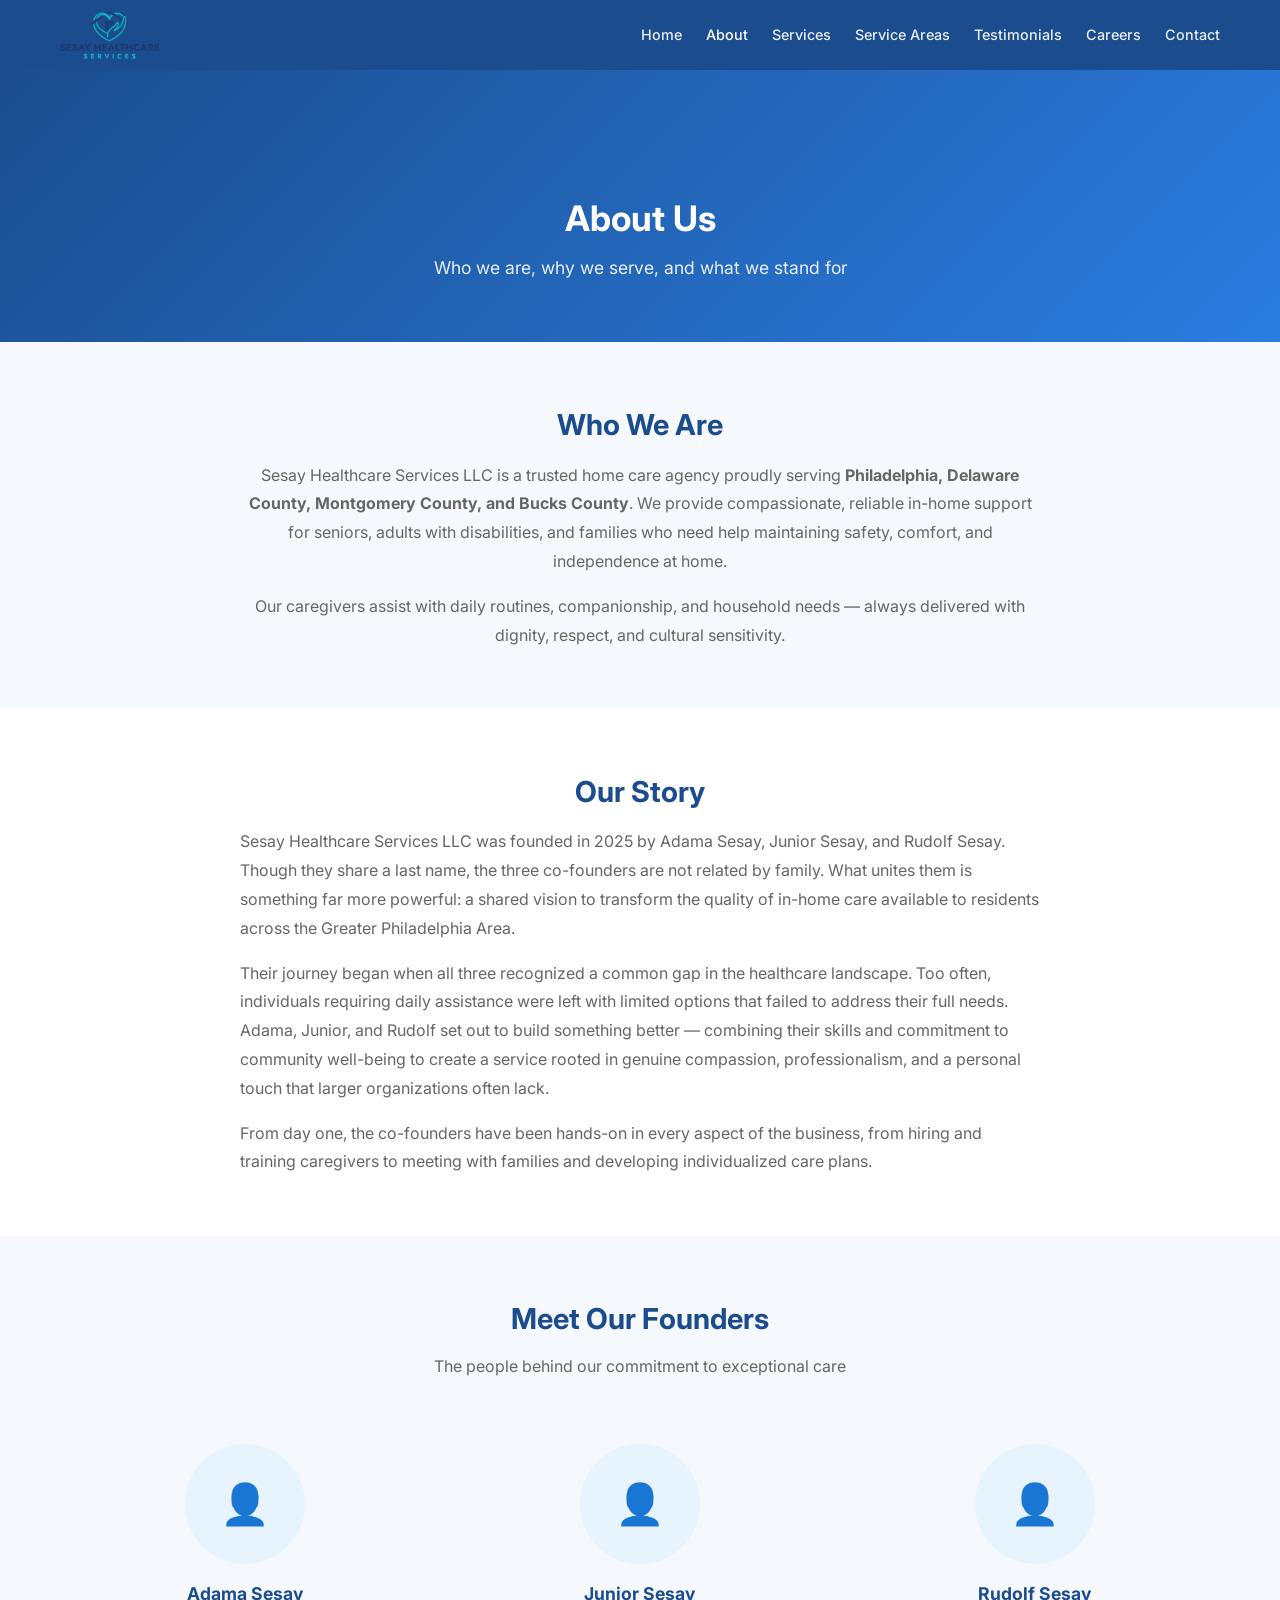
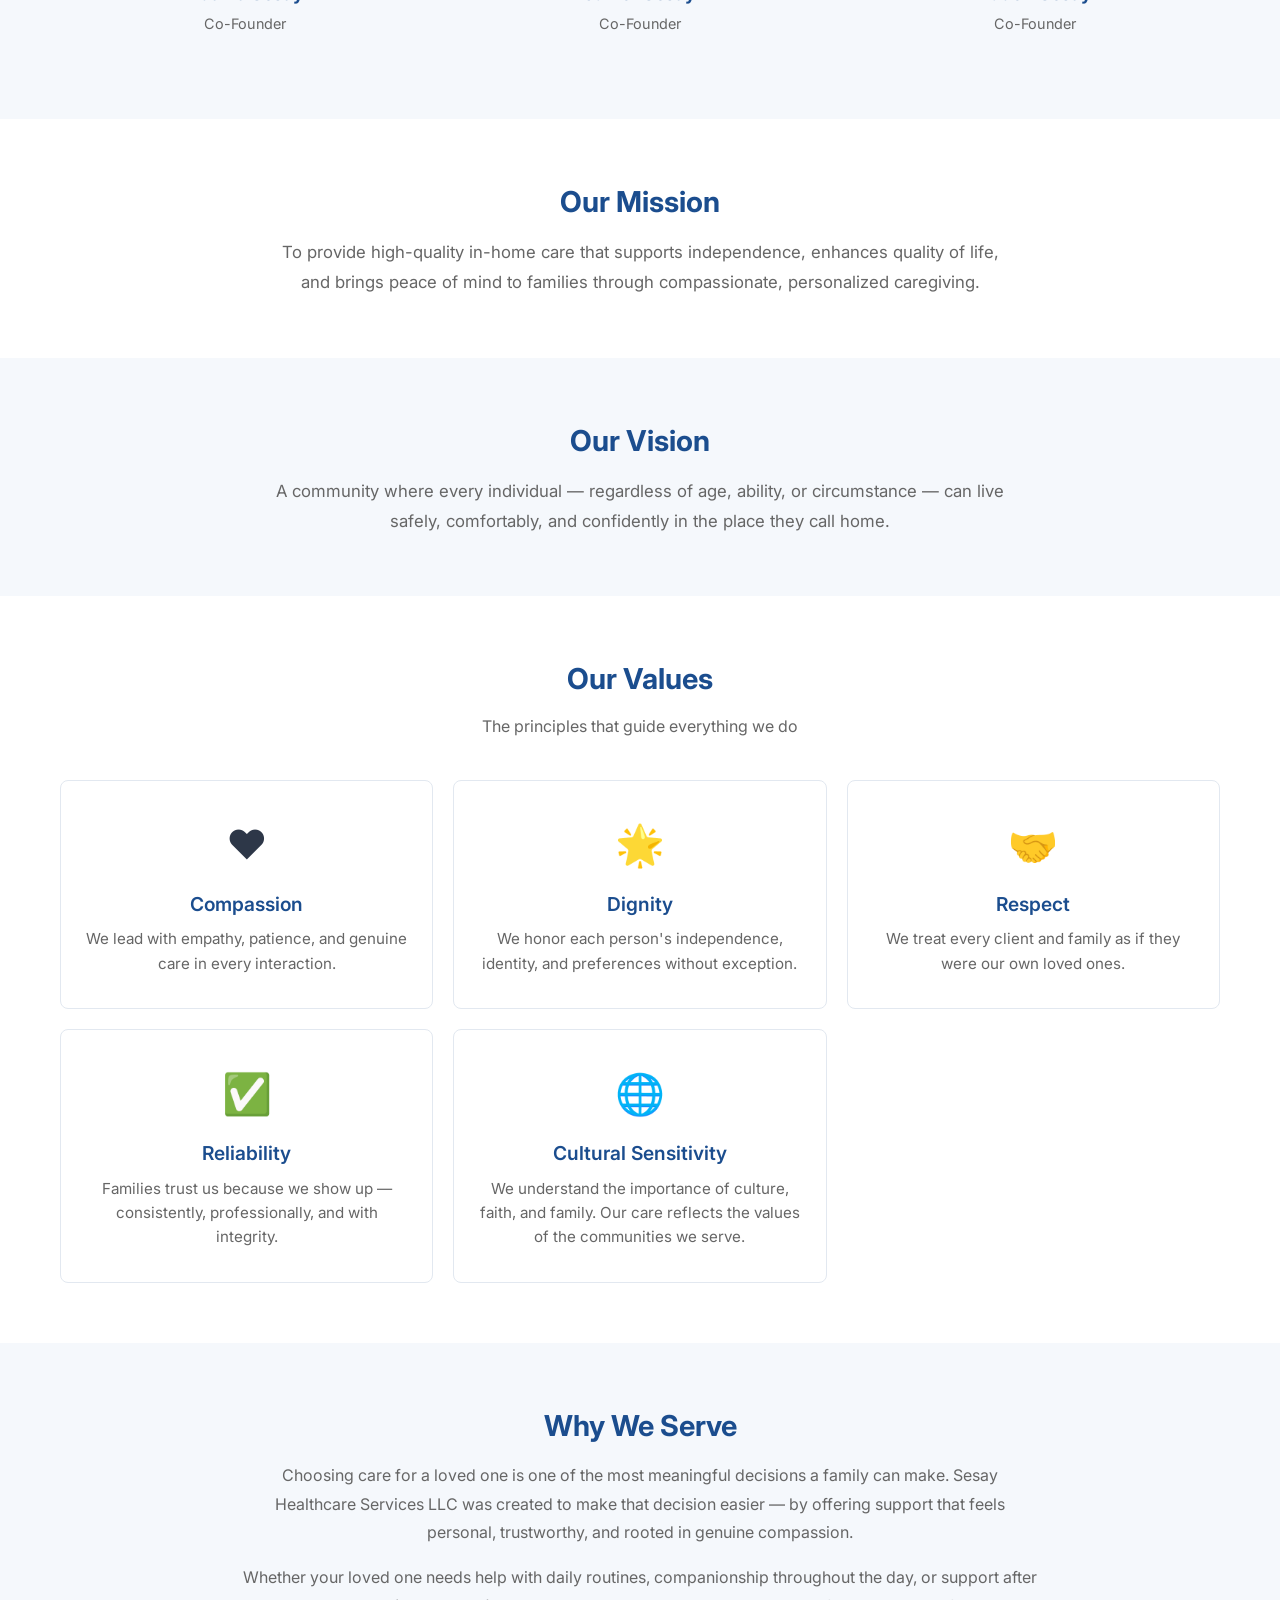
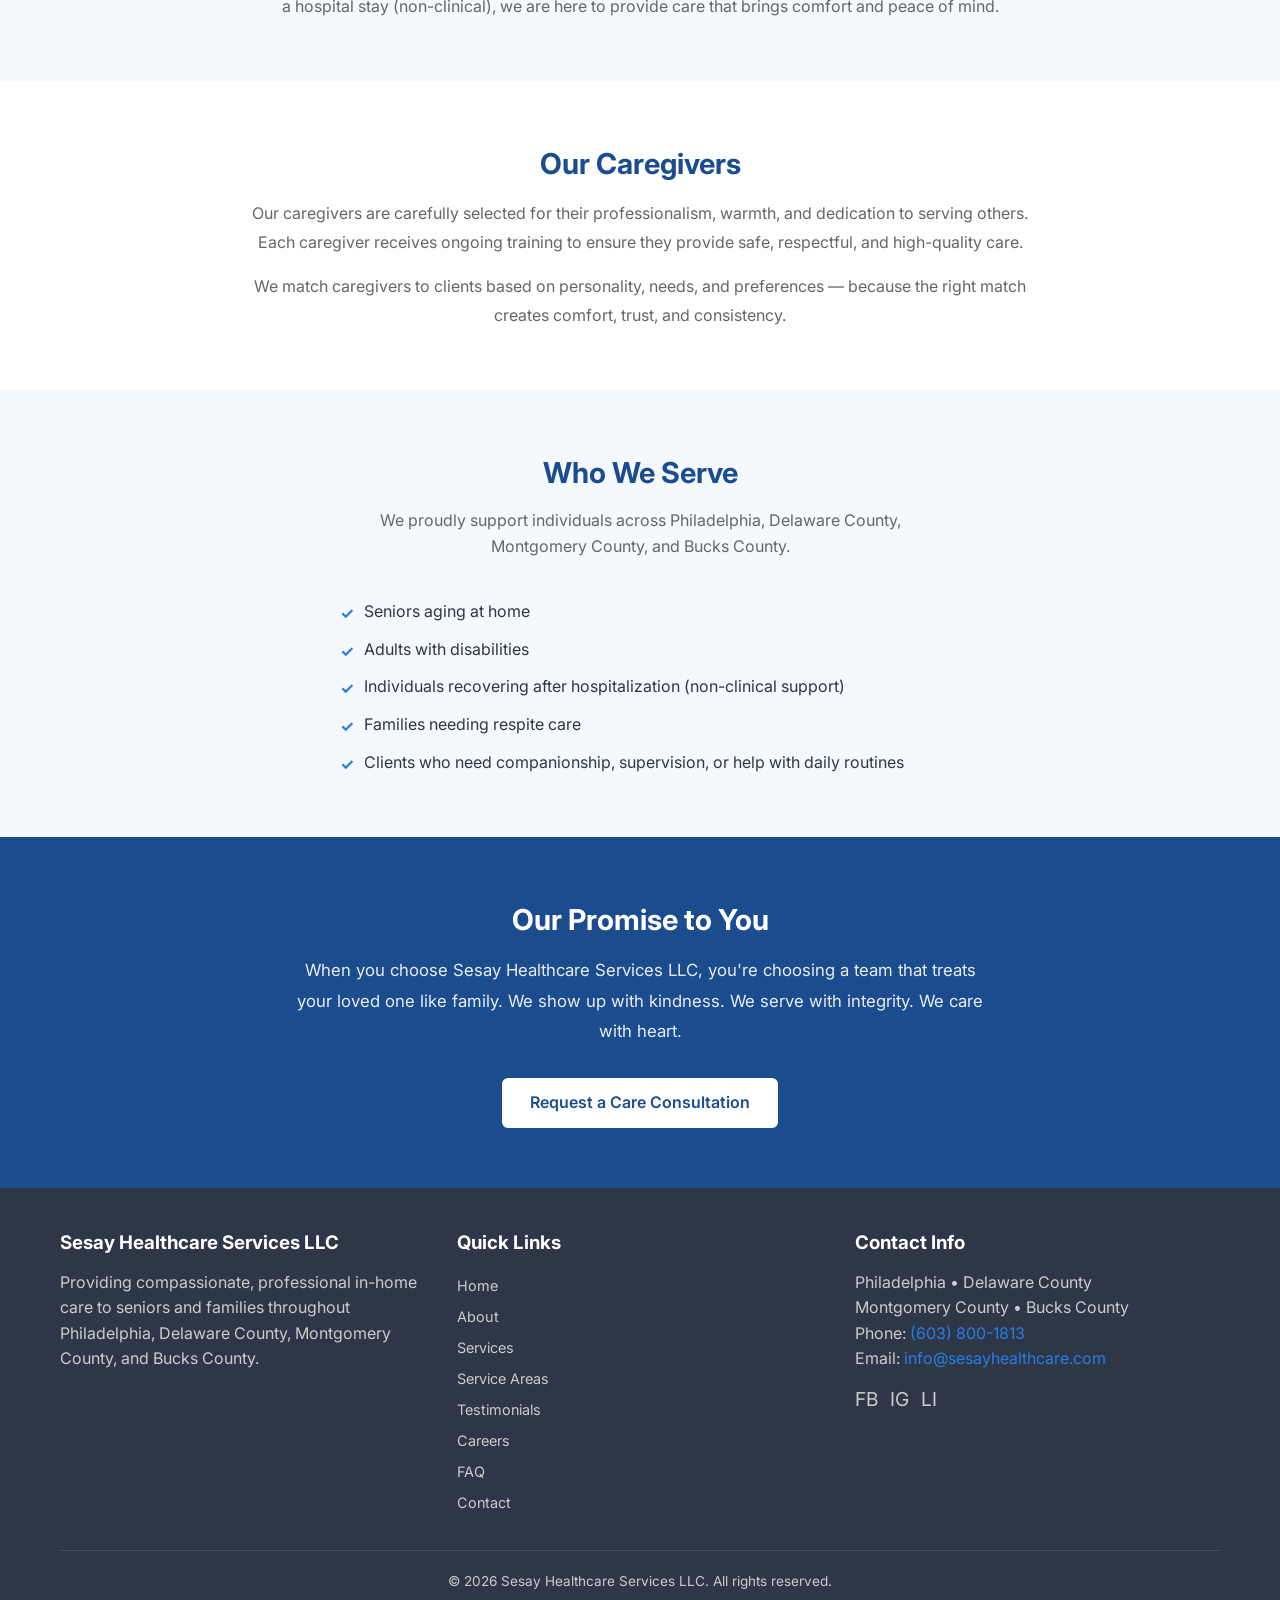
==== commit d74cca3d: "feat: add company logo to navbar and favicon across all pages Replaces the text nav logo with the ac" ====
--- a/about.html
+++ b/about.html
@@ -8,6 +8,7 @@
   <link rel="preconnect" href="https://fonts.googleapis.com">
   <link rel="preconnect" href="https://fonts.gstatic.com" crossorigin>
   <link href="https://fonts.googleapis.com/css2?family=Inter:wght@400;500;600;700&display=swap" rel="stylesheet">
+  <link rel="icon" type="image/png" href="images/logo.png">
   <link rel="stylesheet" href="css/styles.css">
 </head>
 <body>
@@ -15,7 +16,7 @@
   <!-- Navigation -->
   <nav class="nav">
     <div class="container">
-      <a href="index.html" class="nav__logo">SESAY HEALTHCARE SERVICES LLC</a>
+      <a href="index.html" class="nav__logo"><img src="images/logo.png" alt="Sesay Healthcare Services LLC" class="nav__logo-img"></a>
       <ul class="nav__links">
         <li><a href="index.html">Home</a></li>
         <li><a href="about.html" class="active">About</a></li>
--- a/css/styles.css
+++ b/css/styles.css
@@ -76,14 +76,19 @@
 }
 
 .nav__logo {
-  color: var(--color-white);
-  font-size: 1.2rem;
-  font-weight: 700;
+  display: flex;
+  align-items: center;
   text-decoration: none;
 }
 
 .nav__logo:hover {
   text-decoration: none;
+}
+
+.nav__logo-img {
+  height: 48px;
+  width: auto;
+  display: block;
 }
 
 .nav__links {
@@ -633,6 +638,7 @@
   padding: 12px 16px;
   text-align: center;
   font-weight: 500;
+  color: var(--color-dark-text);
 }
 
 /* === Contact Info === */
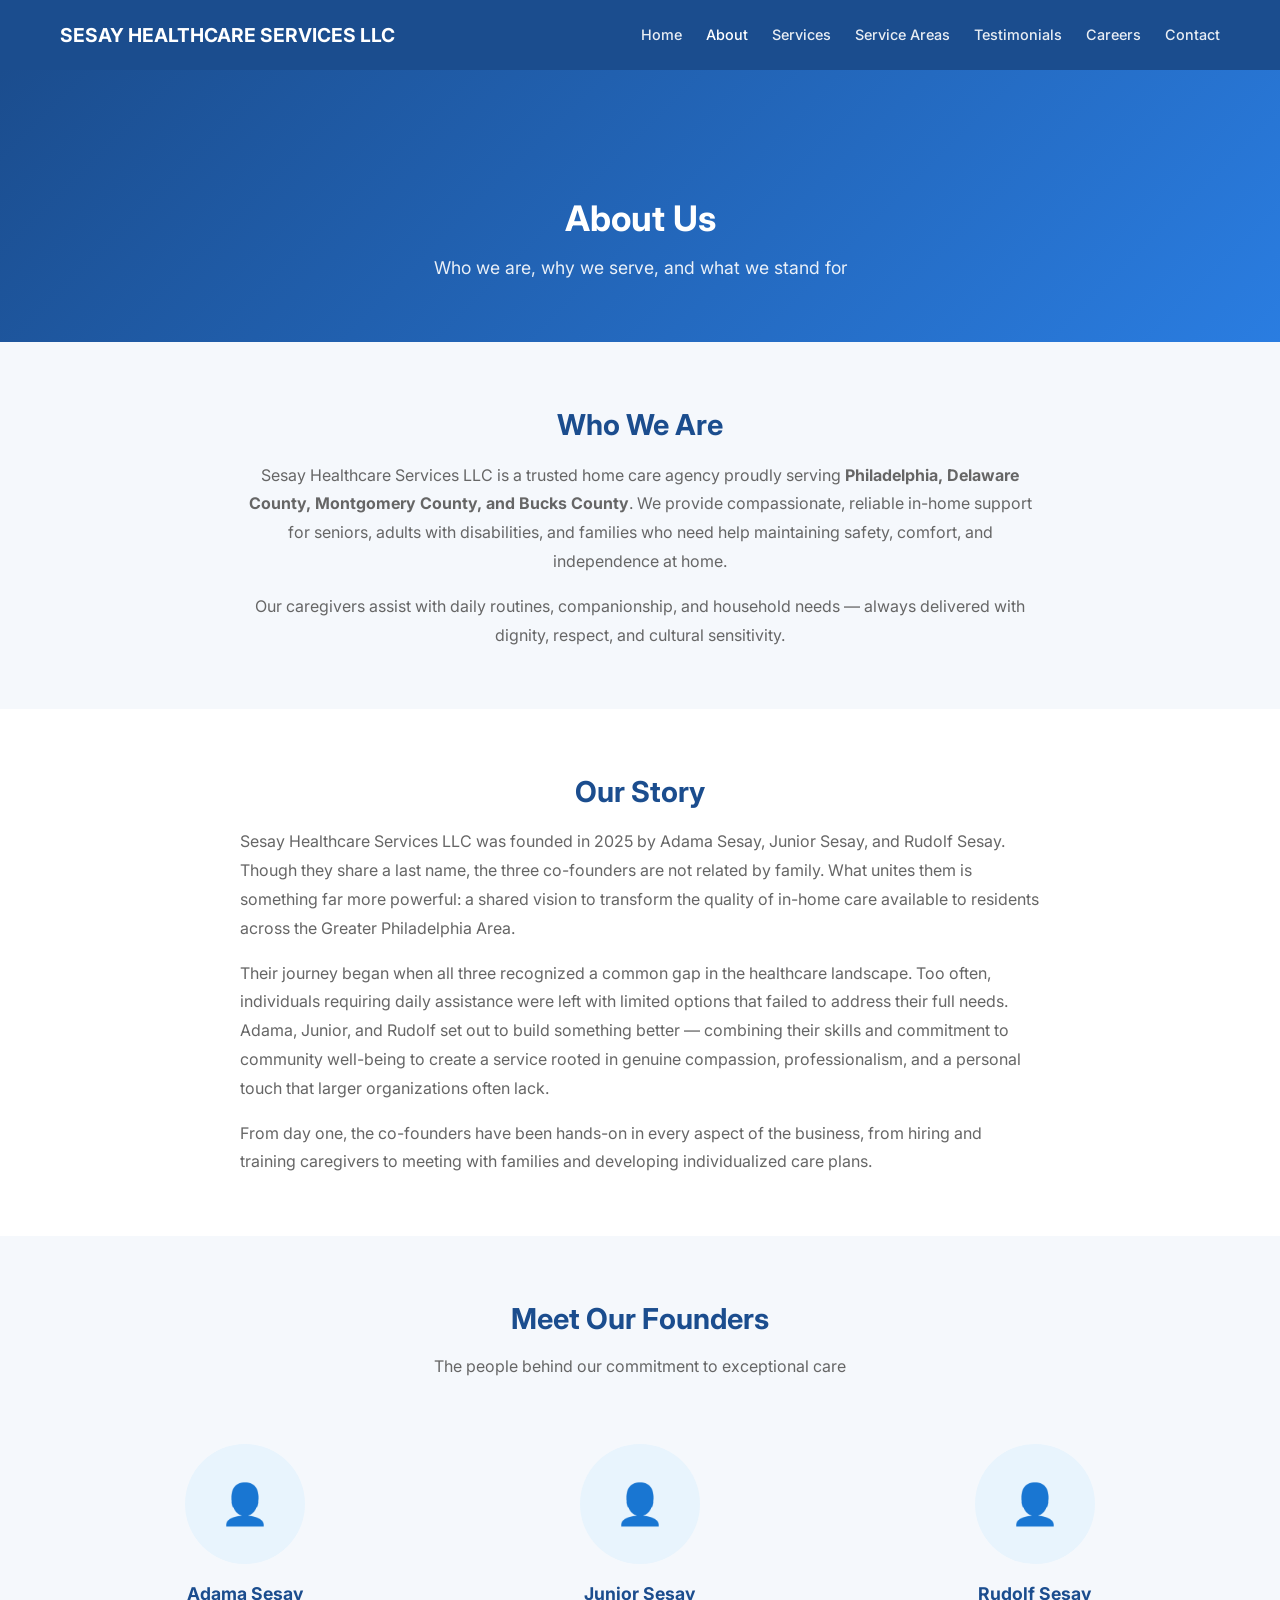
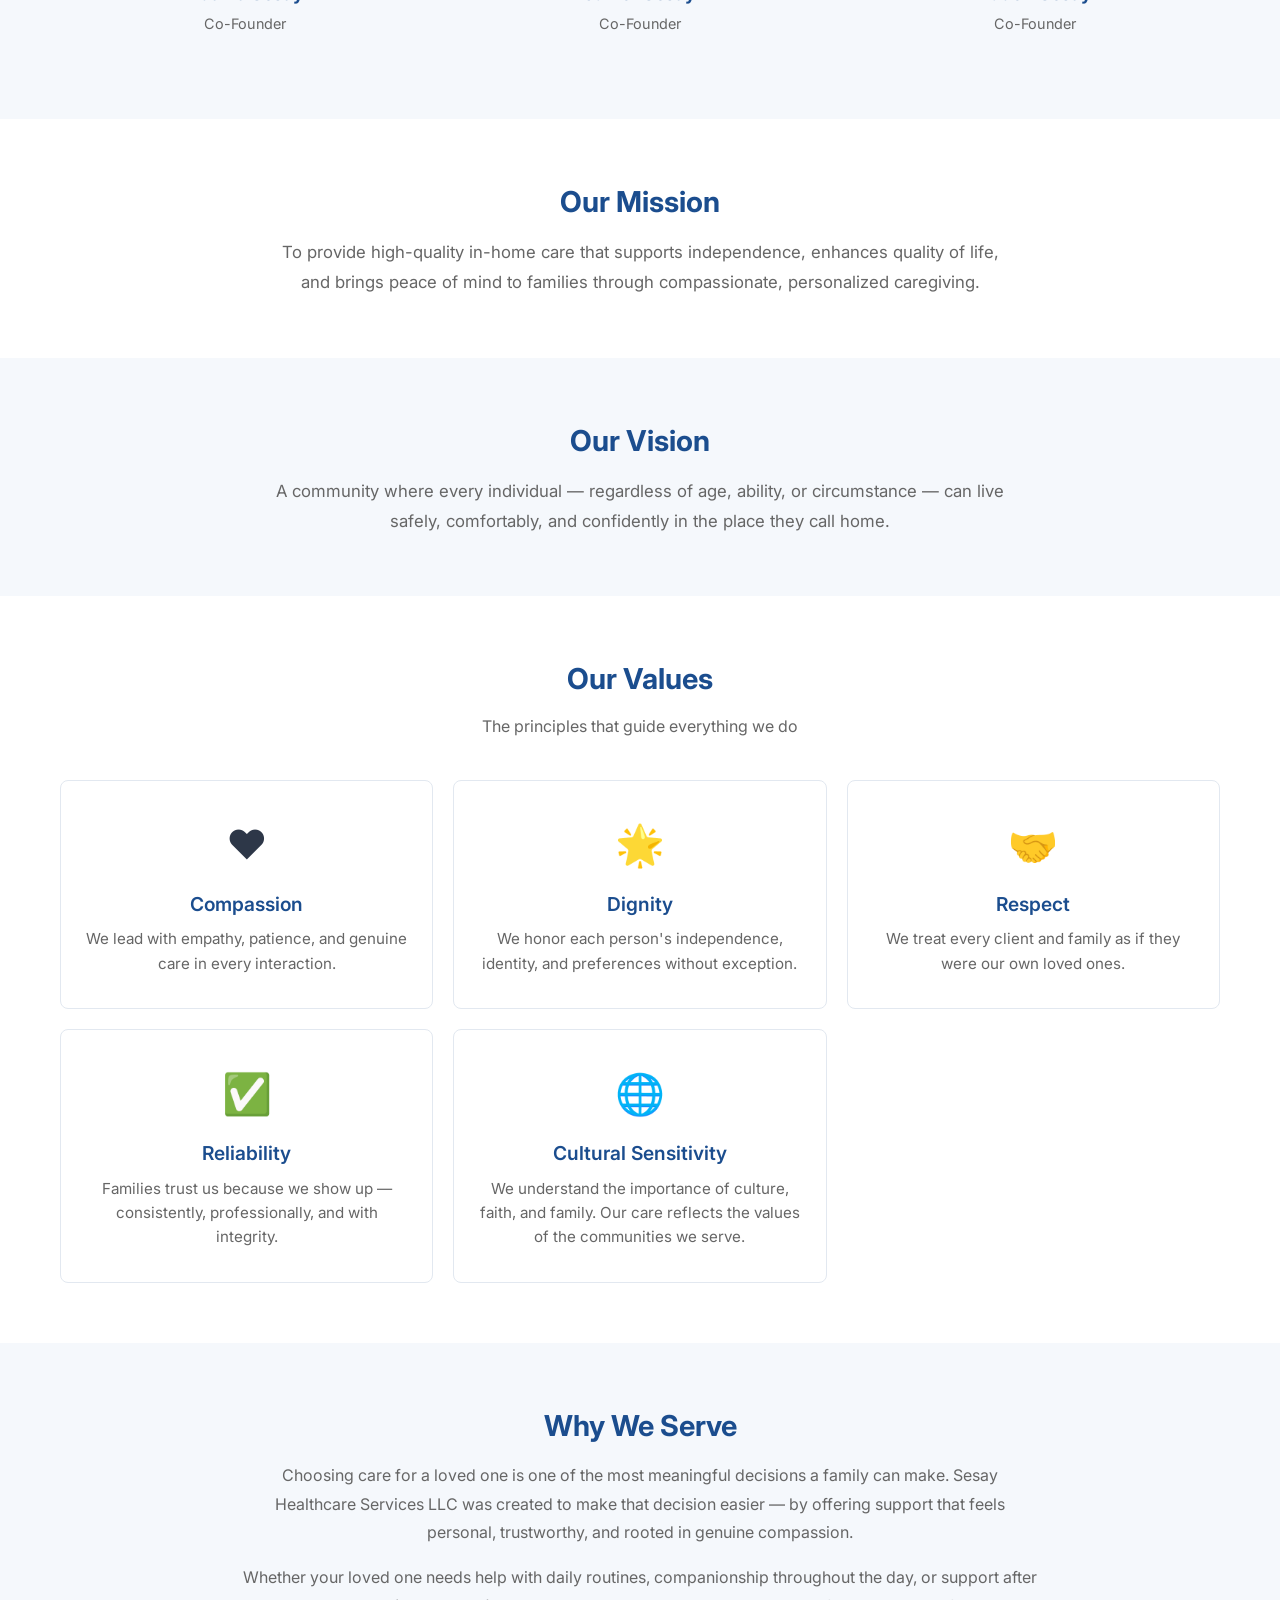
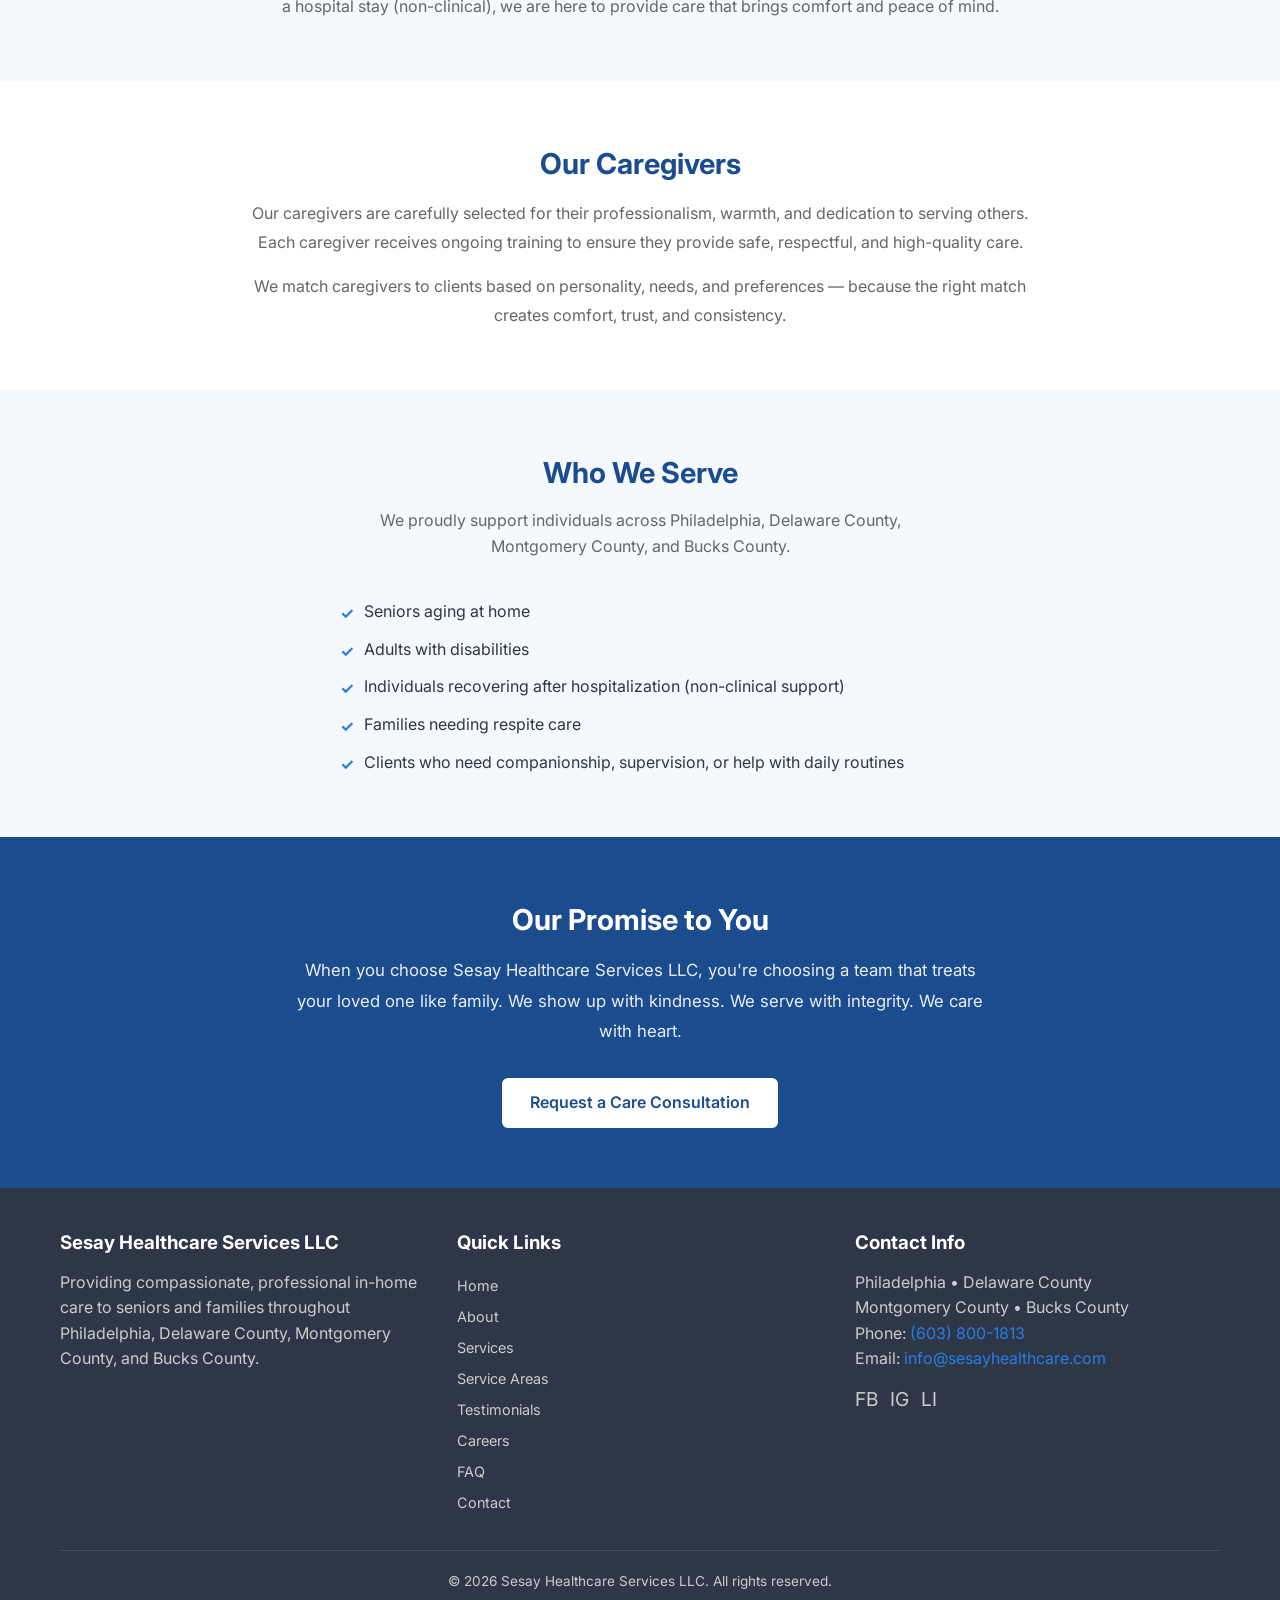
==== commit 47df6e07: "feat: move logo to hero section with white background Replaces the blue gradient hero with a clean w" ====
--- a/about.html
+++ b/about.html
@@ -16,7 +16,7 @@
   <!-- Navigation -->
   <nav class="nav">
     <div class="container">
-      <a href="index.html" class="nav__logo"><img src="images/logo.png" alt="Sesay Healthcare Services LLC" class="nav__logo-img"></a>
+      <a href="index.html" class="nav__logo">SESAY HEALTHCARE SERVICES LLC</a>
       <ul class="nav__links">
         <li><a href="index.html">Home</a></li>
         <li><a href="about.html" class="active">About</a></li>
--- a/css/styles.css
+++ b/css/styles.css
@@ -76,19 +76,14 @@
 }
 
 .nav__logo {
-  display: flex;
-  align-items: center;
+  color: var(--color-white);
+  font-size: 1.2rem;
+  font-weight: 700;
   text-decoration: none;
 }
 
 .nav__logo:hover {
   text-decoration: none;
-}
-
-.nav__logo-img {
-  height: 48px;
-  width: auto;
-  display: block;
 }
 
 .nav__links {
@@ -165,11 +160,19 @@
 
 /* === Hero === */
 .hero {
-  background: linear-gradient(135deg, var(--color-primary) 0%, var(--color-accent) 100%);
-  color: var(--color-white);
-  text-align: center;
-  padding: 120px 20px 80px;
+  background: var(--color-white);
+  color: var(--color-dark-text);
+  text-align: center;
+  padding: 80px 20px 80px;
   margin-top: var(--nav-height);
+}
+
+.hero__logo {
+  max-height: 140px;
+  width: auto;
+  max-width: 480px;
+  margin: 0 auto 32px;
+  display: block;
 }
 
 .hero__title {
@@ -181,7 +184,7 @@
 
 .hero__subtitle {
   font-size: 1.1rem;
-  opacity: 0.9;
+  color: var(--color-muted);
   max-width: 560px;
   margin: 0 auto 32px;
 }
